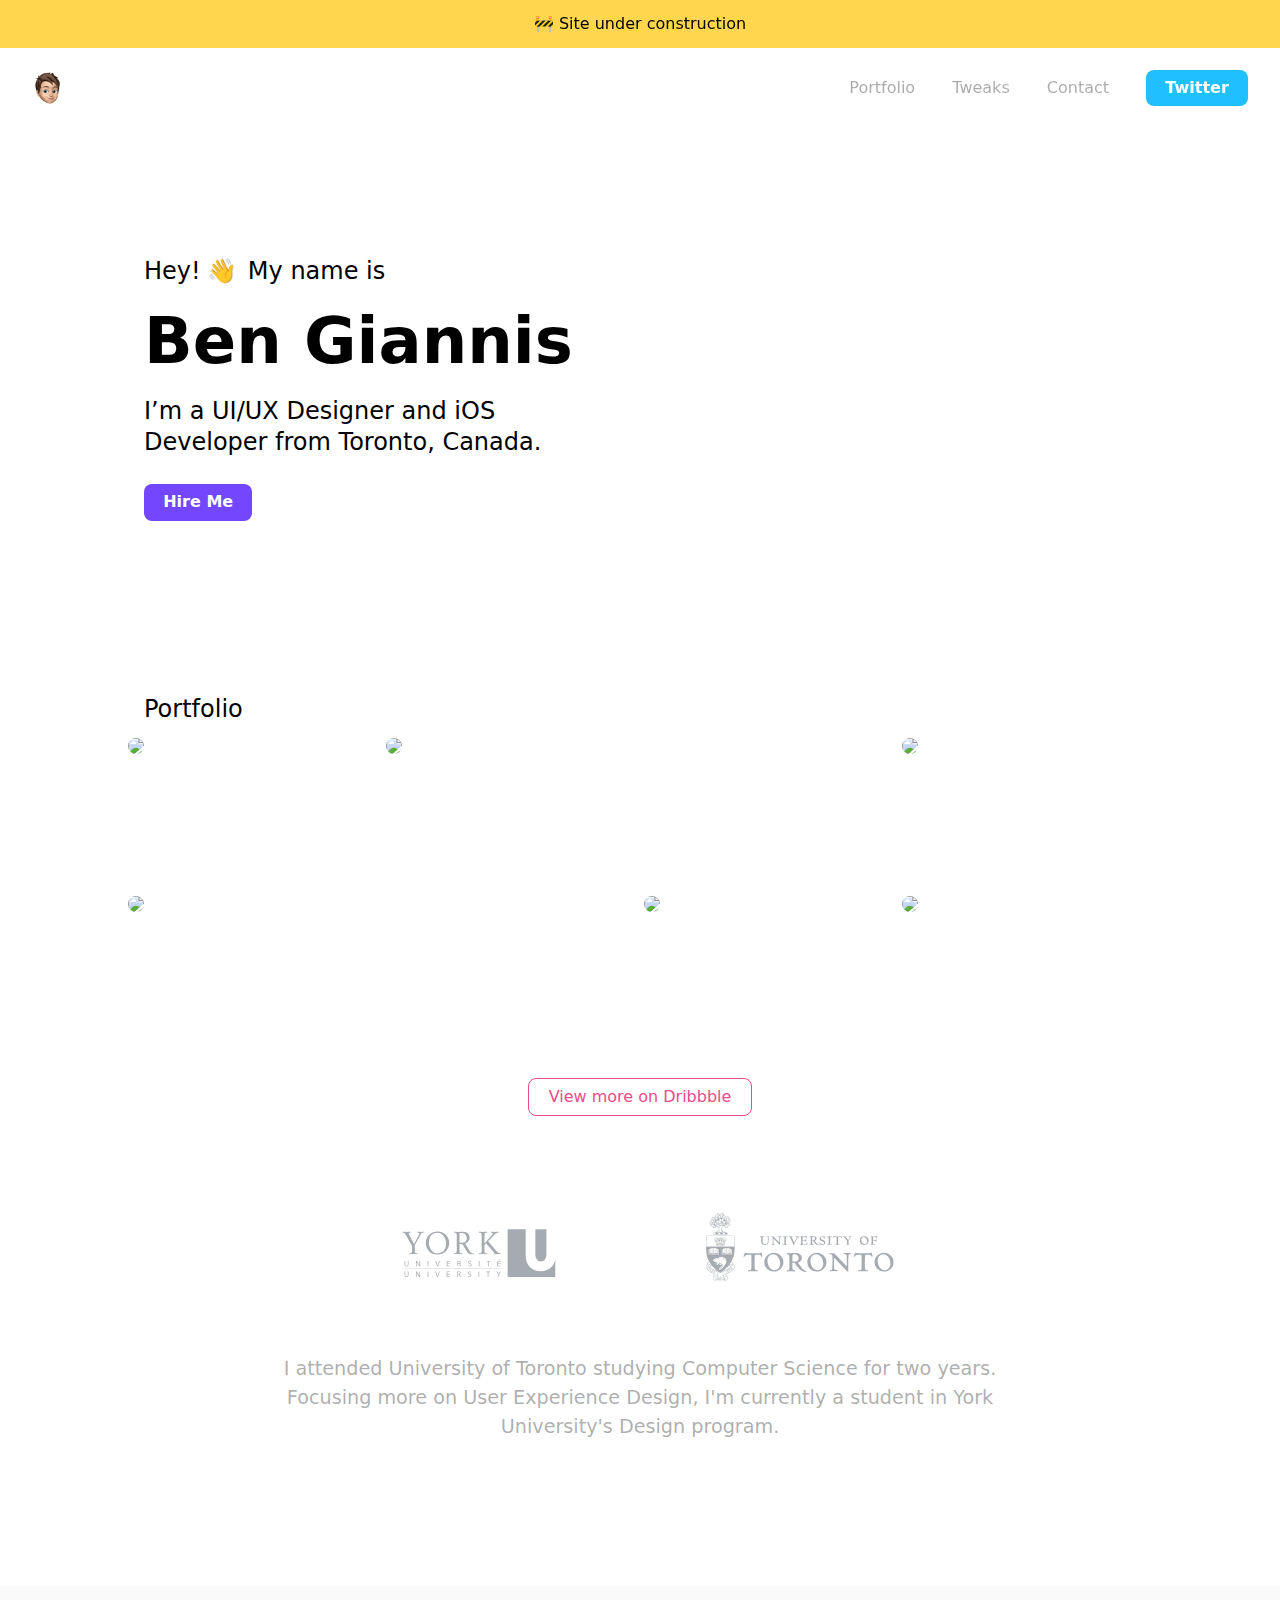
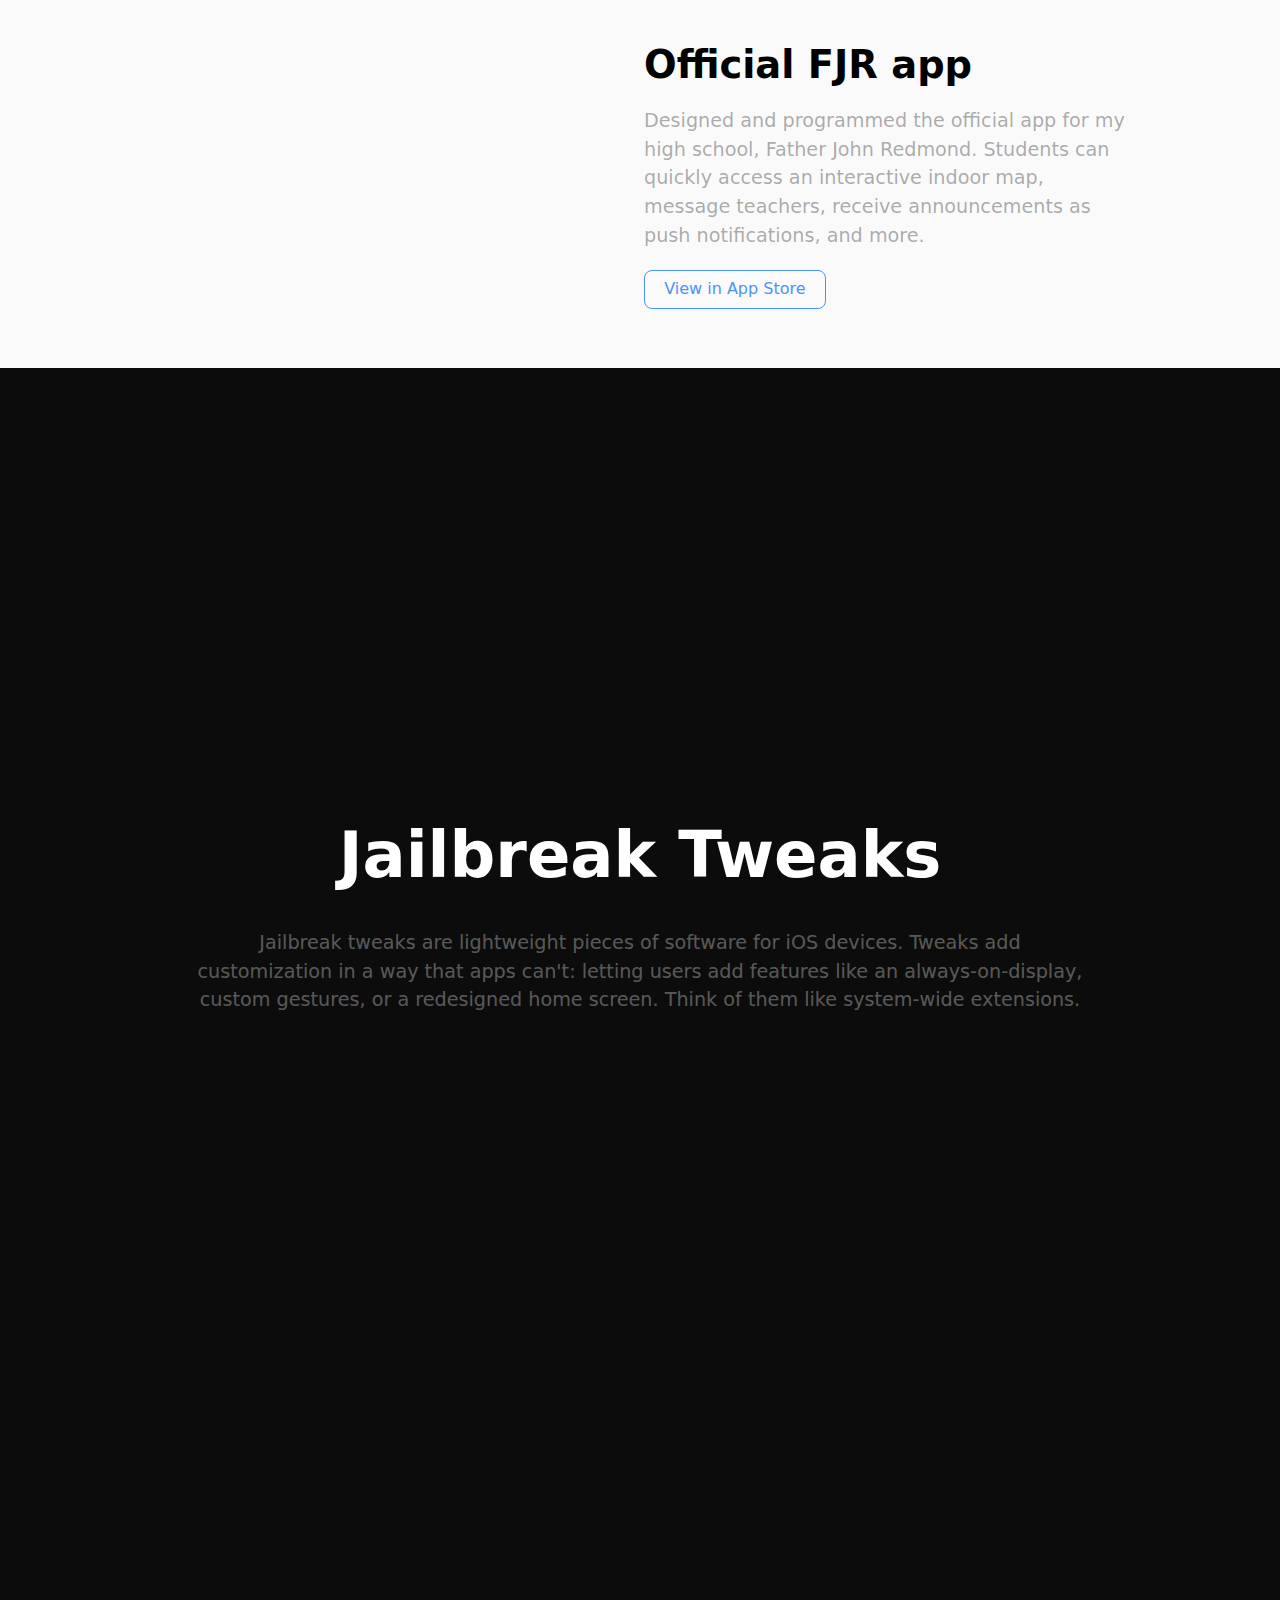
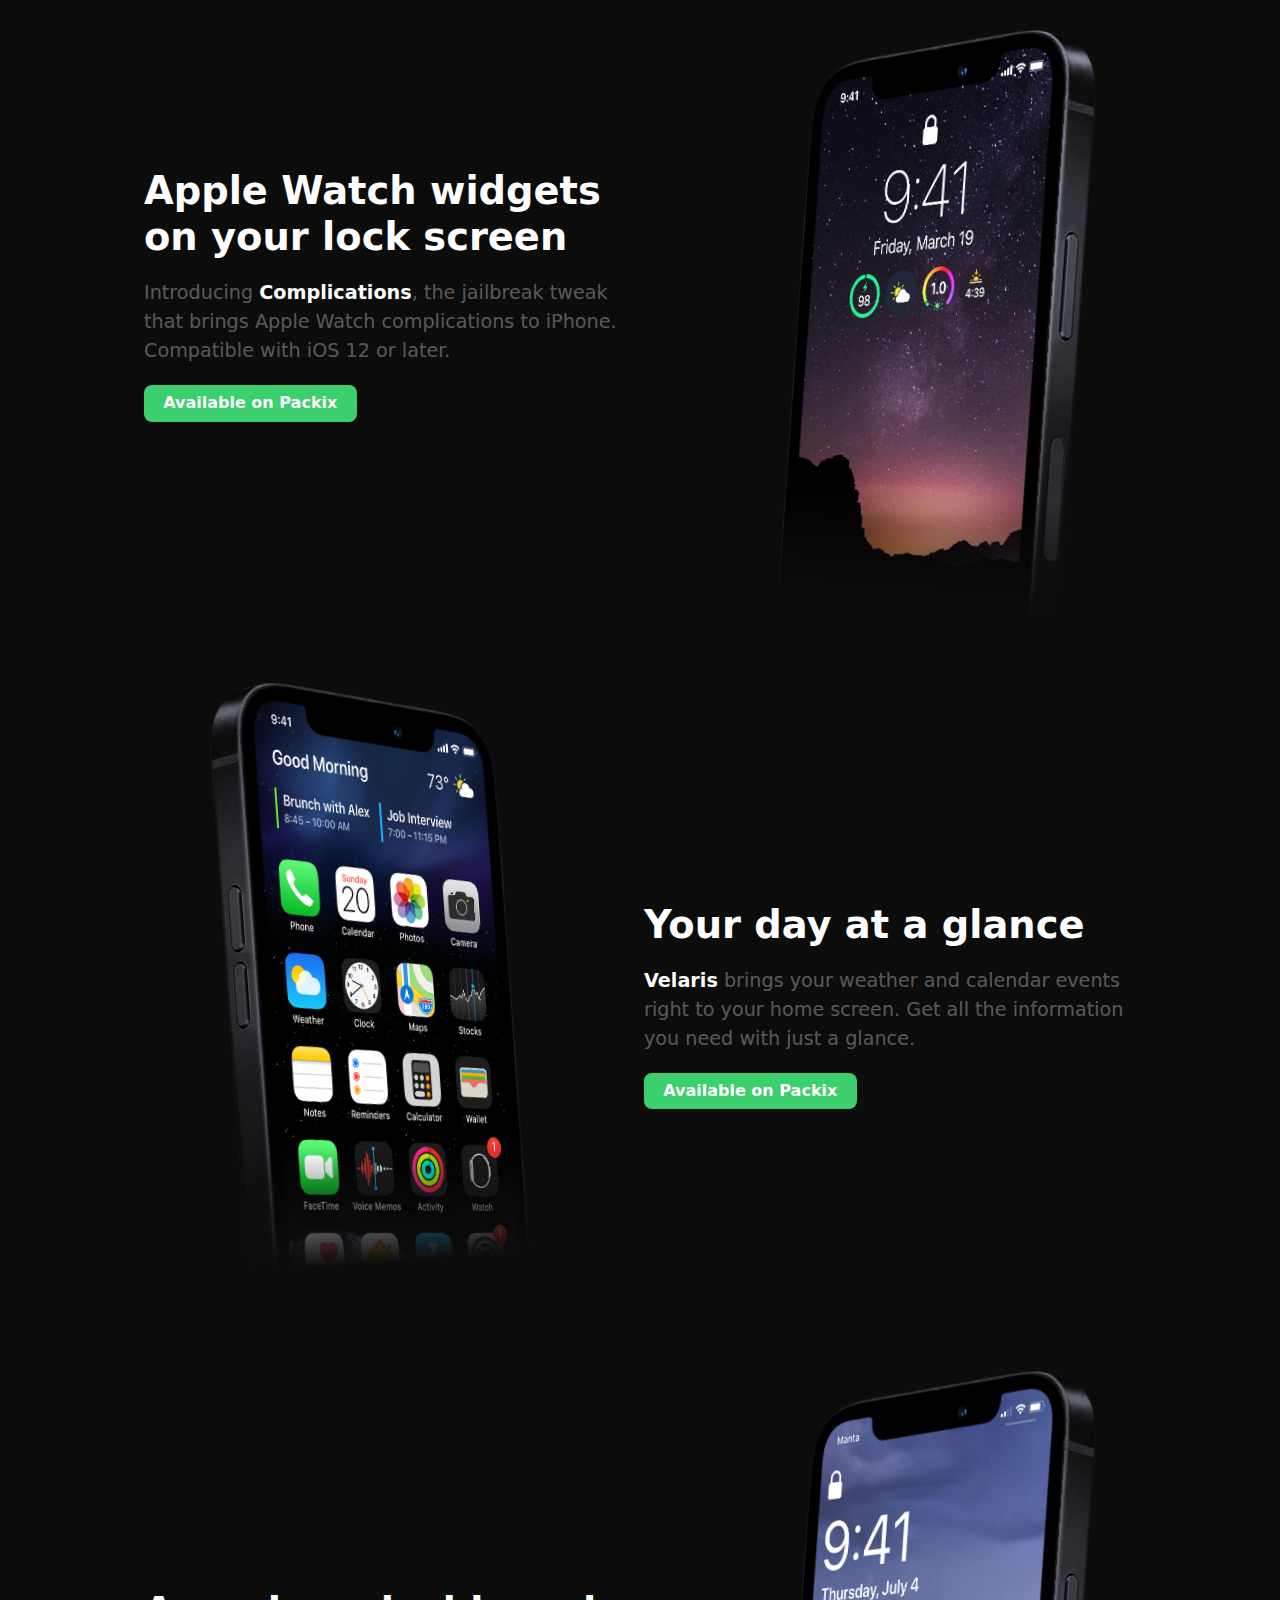
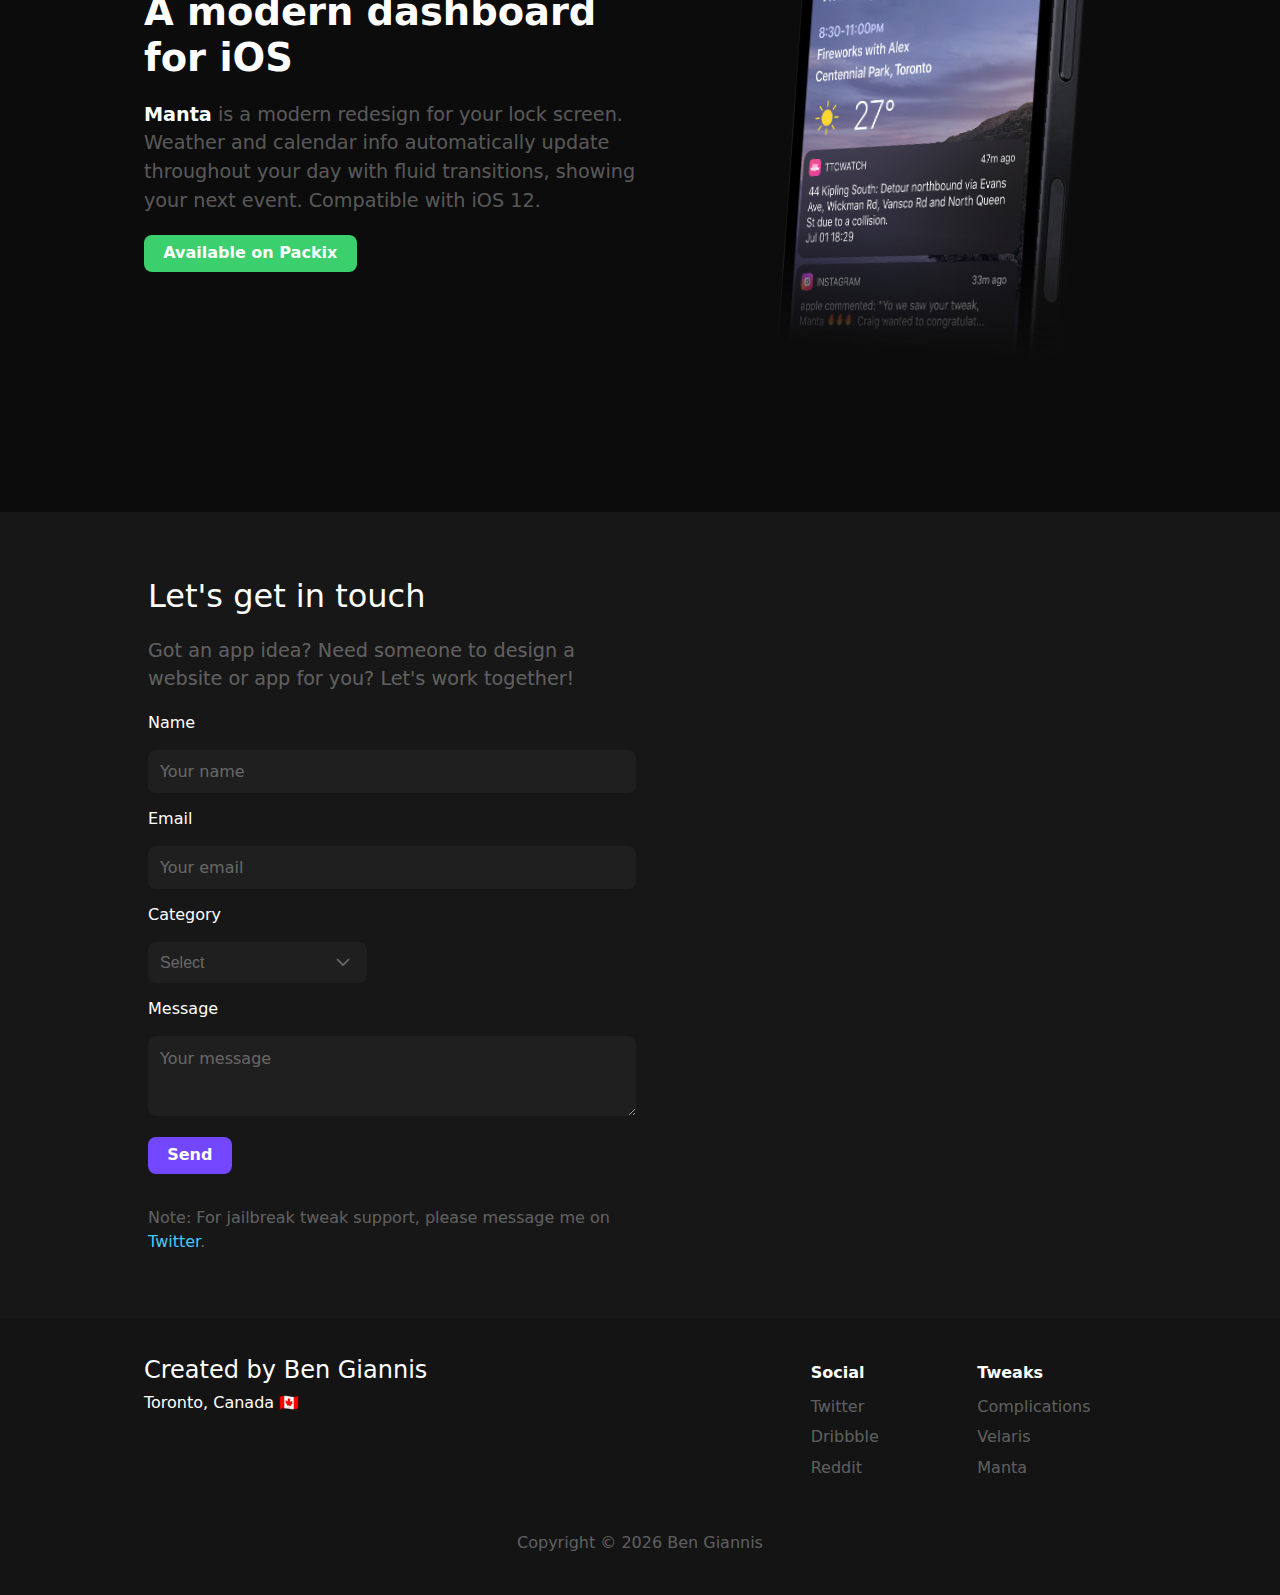
==== index.html @ eb0f92f5 "Use light data monitor design, adjust some text and shadows" ====
<!DOCTYPE html>
<html>

<head>
    <title>Ben Giannis — UI/UX Designer and iOS Developer</title>
    <meta charset="UTF-8">
    <meta name="description" content="UI/UX Designer and iOS Developer from Toronto, Canada. I create jailbreak tweaks, iOS apps, and websites from Design to Development. Developer of Complications and Velaris">
    <meta name="keywords" content="jailbreak, tweak, tweaks, developer, designer, Apple, iOS, design, develop, web, website, Complications, Velaris, Manta, repo, UI, UX, motion, graphics, programmer, code, coder, coding, html, css, objective c, Xcode, Etobicoke, Toronto, Ontario, Canada, clean, professional, cool, best, new, modern, do these even do anything, hello boiiiii, post malone">
    <meta name="author" content="Ben Giannis">
    <meta name="viewport" content="width=device-width, initial-scale=1, maximum-scale=1">
    <link rel="stylesheet" href="css/style.css">
    <link rel="icon" type="image/png" href="/images/Favicon.png">
    <script async src="https://www.googletagmanager.com/gtag/js?id=G-TYLK8ZBWL7"></script>
    <script>
    window.dataLayer = window.dataLayer || [];
    function gtag(){dataLayer.push(arguments);}
    gtag('js', new Date());
    gtag('config', 'UA-196366895-1');
    gtag('config', 'G-TYLK8ZBWL7');
    </script>
</head>

<body>
    <a class="anchor-no-offset" id="main"></a>
    <div class="dark-mode-nav">
        <div class="warning-bar opacity-zero">
            <span>🚧 Site under construction</span>
        </div>
        <div class="navigation-bar">
            <div class="nav-container">
                <div class="nav-section nav-left">
                    <div class="nav-left-item-container">
                        <a href="#main" onclick="lightAnchorClicked()"><h2 class="nav-logo-name nav-left-item-hide">Ben Giannis</h2></a>
                    </div>
                    <div class="nav-left-item-container">
                        <div class="favicon">
                            <a href="#main" onclick="lightAnchorClicked()"><img src="images/Favicon.png"></a>
                        </div>
                    </div>
                </div>
                <div class="nav-section nav-right">
                    <ul>
                        <li class="hide-xxs"><a href="#portfolio" onclick="lightAnchorClicked()">Portfolio</a></li>
                        <li class="hide-xxs"><a href="#tweaks" onclick="darkAnchorClicked()">Tweaks</a></li>
                        <li class="hide-xxs"><a href="#contact" onclick="darkAnchorClicked()">Contact</a></li>
                        <li><a href="https://twitter.com/bengiannis" target="_blank" class="twitter-button call-to-action-button">Twitter</a></li>
                    </ul>
                </div>
            </div>
        </div>
    </div>
    <div class="navigation-offset-spacer margin-down-for-warning-bar"></div>
    <div class="clip-x">
        <div class="content">
            <div class="container-fluid">
                <div class="row">
                    <div class="col-xs-8 col-xxs-12">
                        <div class="opening">
                            <div class="inset-sides">
                                <h2 class="intro-slogan">Hey!<span class="emoji-wave"></span> My name is</h2>
                                <h1 class="name">Ben Giannis</h1>
                                <h2 class="slogan">I’m a UI/UX Designer and iOS Developer from Toronto, Canada.</h2>
                                <a href="#contact" onclick="darkAnchorClicked()" class="hire-me-button call-to-action-button">Hire Me</a>
                            </div>
                        </div>
                    </div>
                    <div class="col-xs-4 col-xxs-12">
                        <div class="opening-hero-graphic opacity-zero">
                            <video autoplay muted loop>
                                <source src="images/Phone UI Factory.mp4" type="video/mp4">
                                User Interface Factory Render
                            </video>
                        </div>
                    </div>
                    <div class="col-xs-12 portfolio-header">
                        <div class="inset-sides">
                            <h3>Portfolio</h3>
                            <a class="anchor" id="portfolio"></a>
                        </div>
                    </div>
                    <div class="col-xs-12">
                        <div class="container-fluid">
                            <div class="row">
                                <div class="image-cell image-cell-lighter-shadow col-xs-6 col-sm-4 col-md-3">
                                    <a href="https://dribbble.com/shots/14545176-Bank-Card-Website-Homepage" target="_blank">
                                        <img src="https://cdn.dribbble.com/users/2016587/screenshots/14545176/media/5ebef4e16faeebf453b807b067da8105.png?compress=1&resize=800x600" alt="Bank Card Website Homepage">
                                    </a>
                                </div>
                                <div class="image-cell image-cell-darker-shadow col-xs-6 col-sm-4 col-md-3">
                                    <a href="https://dribbble.com/shots/7145532-Gradient-Folder-Icons" target="_blank">
                                        <img src="https://cdn.dribbble.com/users/2016587/screenshots/7145532/media/64644cd6a8b551fa685a20df6de38832.png?compress=1&resize=800x600" alt="Folder Icons Design">
                                    </a>
                                </div>
                                <div class="image-cell col-xs-6 col-sm-4 col-md-3">
                                    <a href="#" target="_blank">
                                        <video autoplay muted loop>
                                            <source src="images/Postcard Motion Graphics.mp4" type="video/mp4">
                                            Motion Design Demo
                                        </video>
                                    </a>
                                </div>
                                <div class="image-cell image-cell-darker-shadow col-xs-6 col-sm-4 col-md-3 hide-sm">
                                    <a href="https://dribbble.com/shots/15422019-PRESTO-card-concept" target="_blank">
                                        <img src="https://cdn.dribbble.com/users/2016587/screenshots/15422019/media/7c345d6288fc645eb10fb75ea049ac64.png?compress=1&resize=800x600" alt="PRESTO Card Concept">
                                    </a>
                                </div>
                                <div class="image-cell image-cell-lighter-shadow col-xs-6 col-sm-4 col-md-3">
                                    <a href="https://dribbble.com/shots/15418002-Squirrel-Icon" target="_blank">
                                        <img src="https://cdn.dribbble.com/users/2016587/screenshots/15418002/media/ead781f2f8974ca2c2362a834fa21b28.png?compress=1&resize=800x600" alt="Squirrel App Icons">
                                    </a>
                                </div>
                                <div class="image-cell image-cell-lighter-shadow col-xs-6 col-sm-4 col-md-3">
                                    <a href="#" target="_blank">
                                        <video autoplay muted loop>
                                            <source src="images/Google Concept.mp4" type="video/mp4">
                                                Google Motion Design
                                        </video>
                                    </a>
                                </div>
                                <div class="image-cell image-cell-lighter-shadow col-xs-6 col-sm-4 col-md-3">
                                    <a href="https://dribbble.com/shots/5787618-Cellular-Data-Monitor" target="_blank">
                                        <img src="https://cdn.dribbble.com/users/2016587/screenshots/5787618/data_monitor_concept_4x.png?compress=1&resize=800x600" alt="Data Monitor App">
                                    </a>
                                </div>
                                <div class="image-cell image-cell-blue-shadow col-xs-6 col-sm-4 col-md-3 hide-sm">
                                    <a href="https://dribbble.com/shots/15382086-Light-Bulb" target="_blank">
                                        <img src="https://cdn.dribbble.com/users/2016587/screenshots/15382086/media/00e373e577a1da3b77859a7e5eb65a05.png?compress=1&resize=800x600" alt="Lightbulb Render">
                                    </a>
                                </div>
                            </div>
                        </div>
                    </div>
                    <div class="col-xs-12">
                        <div class="inset-sides more-on-dribbble-link-parent dribbble-button-parent">
                            <a href="https://dribbble.com/bengiannis" target="_blank" class="call-to-action-button secondary-button dribbble-button">View more on Dribbble</a>
                        </div>
                    </div>
                    <div class="col-xs-12">
                        <div class="inset-sides education-section">
                            <div class="education-cell">
                                <img class="education-logo" src="images/York-logo.svg" alt="York University Logo">
                                <img class="education-logo" src="images/UofT-logo.svg" alt="University of Toronto Logo">
                            </div>
                            <p class="education-paragraph">I attended University of Toronto studying Computer Science for two years. Focusing more on User Experience Design, I'm currently a student in York University's Design program.</p>
                        </div>
                    </div>
                </div>
            </div>
        </div>
    </div>
    <div class="fjr-section hero-section dark-mode-trigger dark-mode-body-trigger">
        <div class="fjr-section-background"></div>
        <div class="content inset-sides">
            <div class="container-fluid">
                <div class="row">
                    <div class="col-xs-12 col-sm-6 hide-xs">
                        <img class="fjr-hero" src="images/FJR-hero.png">
                    </div>
                    <div class="col-xs-12 col-sm-6">
                        <img class="fjr-icon" src="images/fjr-icon.png">
                        <h2>Official FJR app</h2>
                        <p>Designed and programmed the official app for my high school, Father John Redmond. Students can quickly access an interactive indoor map, message teachers, receive announcements as push notifications, and more.</p>
                        <a href="https://apps.apple.com/ca/app/fjr-father-john-redmond-css/id1253994376" target="_blank" class="app-store-button call-to-action-button secondary-button">View in App Store</a>
                    </div>
                </div>
            </div>
        </div>
    </div>
    <div class="tweak-header-section dark-mode">
        <div class="content inset-sides">
            <div class="tweak-header-section-content-parent">
                <div class="tweak-header-section-content">
                    <h3>Jailbreak Tweaks</h3>
                    <p>Jailbreak tweaks are lightweight pieces of software for iOS devices. Tweaks add customization in a way that apps can't: letting users add features like an always-on-display, custom gestures, or a redesigned home screen. Think of them like system-wide extensions.</p>
                </div>
            </div>
        </div>
    </div>
    <div class="complications-section hero-section tweak-section dark-mode">
        <div class="content inset-sides">
            <div class="container-fluid">
                <div class="row">
                    <div class="col-xs-12 col-sm-6">
                        <a class="anchor-large" id="tweaks"></a>
                        <h2>Apple Watch widgets on your lock screen</h2>
                        <p>Introducing <span class="complications-logo">Complications</span>, the jailbreak tweak that brings Apple Watch complications to iPhone. Compatible with iOS 12 or later.</p>
                        <a href="https://repo.packix.com/package/com.bengiannis.complications/" target="_blank" class="packix-button call-to-action-button">Available on Packix</a>
                    </div>
                    <div class="col-xs-12 col-sm-6">
                        <img class="complications-hero tweak-hero" src="images/Complications-hero.png">
                    </div>
                </div>
            </div>
        </div>
    </div>
    <div class="velaris-section hero-section tweak-section dark-mode">
        <div class="content inset-sides">
            <div class="container-fluid">
                <div class="row">
                    <div class="col-xs-12 col-sm-6">
                        <img class="velaris-hero tweak-hero" src="images/Velaris-hero.png">
                    </div>
                    <div class="col-xs-12 col-sm-6">
                        <h2>Your day at a glance</h2>
                        <p><span class="velaris-logo">Velaris</span> brings your weather and calendar events right to your home screen. Get all the information you need with just a glance.</p>
                        <a href="https://repo.packix.com/package/com.bengiannis.velaris/" target="_blank" class="packix-button call-to-action-button">Available on Packix</a>
                    </div>
                </div>
            </div>
        </div>
    </div>
    <div class="manta-section hero-section tweak-section dark-mode">
        <div class="content inset-sides">
            <div class="container-fluid">
                <div class="row">
                    <div class="col-xs-12 col-sm-6">
                        <h2>A modern dashboard for iOS</h2>
                        <p><span class="velaris-logo">Manta</span> is a modern redesign for your lock screen. Weather and calendar info automatically update throughout your day with fluid transitions, showing your next event. Compatible with iOS 12.</p>
                        <a href="https://repo.packix.com/package/com.bengiannis.manta/" target="_blank" class="packix-button call-to-action-button">Available on Packix</a>
                    </div>
                    <div class="col-xs-12 col-sm-6">
                        <img class="manta-hero tweak-hero" src="images/Manta-hero.png">
                    </div>
                </div>
            </div>
        </div>
    </div>
    <div class="contact-section dark-mode">
        <a class="anchor" id="contact"></a>
        <div class="content inset-sides">
            <div class="container-fluid">
                <div class="row">
                    <div class="col-xs-12 form-show-after-submission form-element-hide">
                        <h2>Thanks for reaching out!</h2>
                        <p>Message received! Looking forward to the opportunity to work with you.</p>
                    </div>
                    </div>
                    <div class="col-xs-12 col-sm-6 form-hide-after-submission">
                        <h2>Let's get in touch</h2>
                        <p>Got an app idea? Need someone to design a website or app for you? Let's work together!</p>
                        <form id="contact-form">
                            <label for="form-name">Name</label>
                            <br>
                            <input id="form-name" type="text" name="name" placeholder="Your name" required>
                            <label class="name-form-error form-error form-error-hide">Please enter your name</label>
                            <br>
                            <label for="form-email">Email</label>
                            <br>
                            <input id="form-email" type="email" name="email" placeholder="Your email" required>
                            <label class="email-form-error form-error form-error-hide">Invalid email</label>
                            <br>
                            <label for="form-category">Category</label>
                            <br>
                            <div class="select-container">
                                <select id="form-category" name="category">
                                    <option value="none" selected disabled>Select</option>
                                    <option value="Design">Design</option>
                                    <option value="Development">Development</option>
                                    <option value="Design & Development">Design & Development</option>
                                </select>
                                <img class="select-chevron" src="images/chevron-down.png">
                            </div>
                            <label class="category-form-error form-error form-error-hide">Please choose a category</label>
                            <br>
                            <label for="form-message">Message</label>
                            <br>
                            <textarea id="form-message" name="message" placeholder="Your message" required></textarea>
                            <label class="message-form-error form-error form-error-hide">Your message is empty</label>
                            <br>
                            <a class="call-to-action-button form-submit-button" onclick="contactFormSendButtonPressed()">Send</a>
                            <label class="form-error final-error form-error-hide">Form failed to send. Please try again in a few moments.</label>
                            <label class="form-error final-error nicer-error form-error-hide">If the issue occurs more than once, you can email me directly at <a href="mailto:benjamingiannis@gmail.com">benjamingiannis@gmail.com</a></label>
                        </form>
                        <p class="contact-note">Note: For jailbreak tweak support, please message me on <a class="twitter-link" href="https://twitter.com/bengiannis" target="_blank">Twitter</a>.</p>
                    </div>
                    <div class="col-xs-12 col-sm-6 form-hide-after-submission">
                </div>
            </div>
        </div>
    </div>
    <footer class="footer dark-mode">
        <div class="content inset-sides">
            <div class="container-fluid">
                <div class="row">
                    <div class="col-xs-12 col-sm-8 footer-left">
                        <h2>Created by Ben Giannis</h2>
                        <ul>
                            <li>Toronto, Canada 🇨🇦</li>
                        </ul>
                    </div>
                    <div class="col-xs-6 col-sm-2">
                        <h4>Social</h4>
                        <ul>
                            <li><a href="https://twitter.com/bengiannis" target="_blank">Twitter</a></li>
                            <li><a href="https://dribbble.com/bengiannis" target="_blank">Dribbble</a></li>
                            <li><a href="https://reddit.com/u/bengiannis" target="_blank">Reddit</a></li>
                        </ul>
                    </div>
                    <div class="col-xs-6 col-sm-2">
                        <h4>Tweaks</h4>
                        <ul>
                            <li><a href="https://repo.packix.com/package/com.bengiannis.complications/" target="_blank">Complications</a></li>
                            <li><a href="https://repo.packix.com/package/com.bengiannis.velaris/" target="_blank">Velaris</a></li>
                            <li><a href="https://repo.packix.com/package/com.bengiannis.manta/" target="_blank">Manta</a></li>
                        </ul>
                    </div>
                    <div class="col-xs-12">
                        <p>Copyright © <span id="year"></span> Ben Giannis</p>
                    </div>
                </div>
            </div>
        </div>
    </footer>
    
    <script src="https://ajax.googleapis.com/ajax/libs/jquery/3.5.1/jquery.min.js"></script>
    <script type="text/javascript"
        src="https://cdn.jsdelivr.net/npm/emailjs-com@2/dist/email.min.js">
    </script>
    <script type="text/javascript">
        (function(){
            emailjs.init("user_JtNEY9eebIWakGGWG0E9o");
        })();
    </script>
    <script src="js/myscripts.js"></script>
</body>

</html>
---- css/style.css ----
@charset "UTF-8";
/* Uncomment and set these variables to customize the grid. */
.container-fluid {
  padding: 0;
  width: 100%;
}

.container-fluid, .container {
  margin-right: auto;
  margin-left: auto;
}

.container {
  padding-right: 2rem;
  padding-left: 2rem;
  width: 100%;
  max-width: 1200px;
}

.row {
  -webkit-box-sizing: border-box;
          box-sizing: border-box;
  display: -ms-flexbox;
  display: -webkit-box;
  display: flex;
  -ms-flex: 0 1 auto;
  -webkit-box-flex: 0;
  flex: 0 1 auto;
  -ms-flex-direction: row;
  -webkit-box-orient: horizontal;
  -webkit-box-direction: normal;
  flex-direction: row;
  -ms-flex-wrap: wrap;
  flex-wrap: wrap;
  margin-right: -0.25rem;
  margin-left: -0.25rem;
}

.row.reverse {
  -ms-flex-direction: row-reverse;
  -webkit-box-orient: horizontal;
  -webkit-box-direction: reverse;
  flex-direction: row-reverse;
}

.col.reverse {
  -ms-flex-direction: column-reverse;
  -webkit-box-orient: vertical;
  -webkit-box-direction: reverse;
  flex-direction: column-reverse;
}

.col-xs,
.col-xs-1,
.col-xs-2,
.col-xs-3,
.col-xs-4,
.col-xs-5,
.col-xs-6,
.col-xs-7,
.col-xs-8,
.col-xs-9,
.col-xs-10,
.col-xs-11,
.col-xs-12 {
  -webkit-box-sizing: border-box;
          box-sizing: border-box;
  -ms-flex: 0 0 auto;
  -webkit-box-flex: 0;
  flex: 0 0 auto;
  padding-right: 0.25rem;
  padding-left: 0.25rem;
}

.col-xs {
  -ms-flex-positive: 1;
  -webkit-box-flex: 1;
  flex-grow: 1;
  -ms-flex-preferred-size: 0;
  flex-basis: 0;
  max-width: 100%;
}

.col-xs-1 {
  -ms-flex-preferred-size: 8.333%;
  flex-basis: 8.333%;
  max-width: 8.333%;
}

.col-xs-2 {
  -ms-flex-preferred-size: 16.667%;
  flex-basis: 16.667%;
  max-width: 16.667%;
}

.col-xs-3 {
  -ms-flex-preferred-size: 25%;
  flex-basis: 25%;
  max-width: 25%;
}

.col-xs-4 {
  -ms-flex-preferred-size: 33.333%;
  flex-basis: 33.333%;
  max-width: 33.333%;
}

.col-xs-5 {
  -ms-flex-preferred-size: 41.667%;
  flex-basis: 41.667%;
  max-width: 41.667%;
}

.col-xs-6 {
  -ms-flex-preferred-size: 50%;
  flex-basis: 50%;
  max-width: 50%;
}

.col-xs-7 {
  -ms-flex-preferred-size: 58.333%;
  flex-basis: 58.333%;
  max-width: 58.333%;
}

.col-xs-8 {
  -ms-flex-preferred-size: 66.667%;
  flex-basis: 66.667%;
  max-width: 66.667%;
}

.col-xs-9 {
  -ms-flex-preferred-size: 75%;
  flex-basis: 75%;
  max-width: 75%;
}

.col-xs-10 {
  -ms-flex-preferred-size: 83.333%;
  flex-basis: 83.333%;
  max-width: 83.333%;
}

.col-xs-11 {
  -ms-flex-preferred-size: 91.667%;
  flex-basis: 91.667%;
  max-width: 91.667%;
}

.col-xs-12 {
  -ms-flex-preferred-size: 100%;
  flex-basis: 100%;
  max-width: 100%;
}

.col-xs-offset-0 {
  margin-left: 0%;
}

.col-xs-offset-1 {
  margin-left: 8.333%;
}

.col-xs-offset-2 {
  margin-left: 16.667%;
}

.col-xs-offset-3 {
  margin-left: 25%;
}

.col-xs-offset-4 {
  margin-left: 33.333%;
}

.col-xs-offset-5 {
  margin-left: 41.667%;
}

.col-xs-offset-6 {
  margin-left: 50%;
}

.col-xs-offset-7 {
  margin-left: 58.333%;
}

.col-xs-offset-8 {
  margin-left: 66.667%;
}

.col-xs-offset-9 {
  margin-left: 75%;
}

.col-xs-offset-10 {
  margin-left: 83.333%;
}

.col-xs-offset-11 {
  margin-left: 91.667%;
}

.start-xs {
  -ms-flex-pack: start;
  -webkit-box-pack: start;
  justify-content: flex-start;
  text-align: start;
}

.center-xs {
  -ms-flex-pack: center;
  -webkit-box-pack: center;
  justify-content: center;
  text-align: center;
}

.end-xs {
  -ms-flex-pack: end;
  -webkit-box-pack: end;
  justify-content: flex-end;
  text-align: end;
}

.top-xs {
  -ms-flex-align: start;
  -webkit-box-align: start;
  align-items: flex-start;
}

.middle-xs {
  -ms-flex-align: center;
  -webkit-box-align: center;
  align-items: center;
}

.bottom-xs {
  -ms-flex-align: end;
  -webkit-box-align: end;
  align-items: flex-end;
}

.around-xs {
  -ms-flex-pack: distribute;
  justify-content: space-around;
}

.between-xs {
  -ms-flex-pack: justify;
  -webkit-box-pack: justify;
  justify-content: space-between;
}

.first-xs {
  -ms-flex-order: -1;
  -webkit-box-ordinal-group: 0;
  order: -1;
}

.last-xs {
  -ms-flex-order: 1;
  -webkit-box-ordinal-group: 2;
  order: 1;
}

@media only screen and (min-width: 48em) {
  .container {
    width: 48rem;
  }
  .col-sm,
  .col-sm-1,
  .col-sm-2,
  .col-sm-3,
  .col-sm-4,
  .col-sm-5,
  .col-sm-6,
  .col-sm-7,
  .col-sm-8,
  .col-sm-9,
  .col-sm-10,
  .col-sm-11,
  .col-sm-12 {
    -webkit-box-sizing: border-box;
            box-sizing: border-box;
    -ms-flex: 0 0 auto;
    -webkit-box-flex: 0;
    flex: 0 0 auto;
    padding-right: 0.25rem;
    padding-left: 0.25rem;
  }
  .col-sm {
    -ms-flex-positive: 1;
    -webkit-box-flex: 1;
    flex-grow: 1;
    -ms-flex-preferred-size: 0;
    flex-basis: 0;
    max-width: 100%;
  }
  .col-sm-1 {
    -ms-flex-preferred-size: 8.333%;
    flex-basis: 8.333%;
    max-width: 8.333%;
  }
  .col-sm-2 {
    -ms-flex-preferred-size: 16.667%;
    flex-basis: 16.667%;
    max-width: 16.667%;
  }
  .col-sm-3 {
    -ms-flex-preferred-size: 25%;
    flex-basis: 25%;
    max-width: 25%;
  }
  .col-sm-4 {
    -ms-flex-preferred-size: 33.333%;
    flex-basis: 33.333%;
    max-width: 33.333%;
  }
  .col-sm-5 {
    -ms-flex-preferred-size: 41.667%;
    flex-basis: 41.667%;
    max-width: 41.667%;
  }
  .col-sm-6 {
    -ms-flex-preferred-size: 50%;
    flex-basis: 50%;
    max-width: 50%;
  }
  .col-sm-7 {
    -ms-flex-preferred-size: 58.333%;
    flex-basis: 58.333%;
    max-width: 58.333%;
  }
  .col-sm-8 {
    -ms-flex-preferred-size: 66.667%;
    flex-basis: 66.667%;
    max-width: 66.667%;
  }
  .col-sm-9 {
    -ms-flex-preferred-size: 75%;
    flex-basis: 75%;
    max-width: 75%;
  }
  .col-sm-10 {
    -ms-flex-preferred-size: 83.333%;
    flex-basis: 83.333%;
    max-width: 83.333%;
  }
  .col-sm-11 {
    -ms-flex-preferred-size: 91.667%;
    flex-basis: 91.667%;
    max-width: 91.667%;
  }
  .col-sm-12 {
    -ms-flex-preferred-size: 100%;
    flex-basis: 100%;
    max-width: 100%;
  }
  .col-sm-offset-0 {
    margin-left: 0%;
  }
  .col-sm-offset-1 {
    margin-left: 8.333%;
  }
  .col-sm-offset-2 {
    margin-left: 16.667%;
  }
  .col-sm-offset-3 {
    margin-left: 25%;
  }
  .col-sm-offset-4 {
    margin-left: 33.333%;
  }
  .col-sm-offset-5 {
    margin-left: 41.667%;
  }
  .col-sm-offset-6 {
    margin-left: 50%;
  }
  .col-sm-offset-7 {
    margin-left: 58.333%;
  }
  .col-sm-offset-8 {
    margin-left: 66.667%;
  }
  .col-sm-offset-9 {
    margin-left: 75%;
  }
  .col-sm-offset-10 {
    margin-left: 83.333%;
  }
  .col-sm-offset-11 {
    margin-left: 91.667%;
  }
  .start-sm {
    -ms-flex-pack: start;
    -webkit-box-pack: start;
    justify-content: flex-start;
    text-align: start;
  }
  .center-sm {
    -ms-flex-pack: center;
    -webkit-box-pack: center;
    justify-content: center;
    text-align: center;
  }
  .end-sm {
    -ms-flex-pack: end;
    -webkit-box-pack: end;
    justify-content: flex-end;
    text-align: end;
  }
  .top-sm {
    -ms-flex-align: start;
    -webkit-box-align: start;
    align-items: flex-start;
  }
  .middle-sm {
    -ms-flex-align: center;
    -webkit-box-align: center;
    align-items: center;
  }
  .bottom-sm {
    -ms-flex-align: end;
    -webkit-box-align: end;
    align-items: flex-end;
  }
  .around-sm {
    -ms-flex-pack: distribute;
    justify-content: space-around;
  }
  .between-sm {
    -ms-flex-pack: justify;
    -webkit-box-pack: justify;
    justify-content: space-between;
  }
  .first-sm {
    -ms-flex-order: -1;
    -webkit-box-ordinal-group: 0;
    order: -1;
  }
  .last-sm {
    -ms-flex-order: 1;
    -webkit-box-ordinal-group: 2;
    order: 1;
  }
}

@media only screen and (min-width: 62em) {
  .container {
    width: 62rem;
  }
  .col-md,
  .col-md-1,
  .col-md-2,
  .col-md-3,
  .col-md-4,
  .col-md-5,
  .col-md-6,
  .col-md-7,
  .col-md-8,
  .col-md-9,
  .col-md-10,
  .col-md-11,
  .col-md-12 {
    -webkit-box-sizing: border-box;
            box-sizing: border-box;
    -ms-flex: 0 0 auto;
    -webkit-box-flex: 0;
    flex: 0 0 auto;
    padding-right: 0.25rem;
    padding-left: 0.25rem;
  }
  .col-md {
    -ms-flex-positive: 1;
    -webkit-box-flex: 1;
    flex-grow: 1;
    -ms-flex-preferred-size: 0;
    flex-basis: 0;
    max-width: 100%;
  }
  .col-md-1 {
    -ms-flex-preferred-size: 8.333%;
    flex-basis: 8.333%;
    max-width: 8.333%;
  }
  .col-md-2 {
    -ms-flex-preferred-size: 16.667%;
    flex-basis: 16.667%;
    max-width: 16.667%;
  }
  .col-md-3 {
    -ms-flex-preferred-size: 25%;
    flex-basis: 25%;
    max-width: 25%;
  }
  .col-md-4 {
    -ms-flex-preferred-size: 33.333%;
    flex-basis: 33.333%;
    max-width: 33.333%;
  }
  .col-md-5 {
    -ms-flex-preferred-size: 41.667%;
    flex-basis: 41.667%;
    max-width: 41.667%;
  }
  .col-md-6 {
    -ms-flex-preferred-size: 50%;
    flex-basis: 50%;
    max-width: 50%;
  }
  .col-md-7 {
    -ms-flex-preferred-size: 58.333%;
    flex-basis: 58.333%;
    max-width: 58.333%;
  }
  .col-md-8 {
    -ms-flex-preferred-size: 66.667%;
    flex-basis: 66.667%;
    max-width: 66.667%;
  }
  .col-md-9 {
    -ms-flex-preferred-size: 75%;
    flex-basis: 75%;
    max-width: 75%;
  }
  .col-md-10 {
    -ms-flex-preferred-size: 83.333%;
    flex-basis: 83.333%;
    max-width: 83.333%;
  }
  .col-md-11 {
    -ms-flex-preferred-size: 91.667%;
    flex-basis: 91.667%;
    max-width: 91.667%;
  }
  .col-md-12 {
    -ms-flex-preferred-size: 100%;
    flex-basis: 100%;
    max-width: 100%;
  }
  .col-md-offset-0 {
    margin-left: 0%;
  }
  .col-md-offset-1 {
    margin-left: 8.333%;
  }
  .col-md-offset-2 {
    margin-left: 16.667%;
  }
  .col-md-offset-3 {
    margin-left: 25%;
  }
  .col-md-offset-4 {
    margin-left: 33.333%;
  }
  .col-md-offset-5 {
    margin-left: 41.667%;
  }
  .col-md-offset-6 {
    margin-left: 50%;
  }
  .col-md-offset-7 {
    margin-left: 58.333%;
  }
  .col-md-offset-8 {
    margin-left: 66.667%;
  }
  .col-md-offset-9 {
    margin-left: 75%;
  }
  .col-md-offset-10 {
    margin-left: 83.333%;
  }
  .col-md-offset-11 {
    margin-left: 91.667%;
  }
  .start-md {
    -ms-flex-pack: start;
    -webkit-box-pack: start;
    justify-content: flex-start;
    text-align: start;
  }
  .center-md {
    -ms-flex-pack: center;
    -webkit-box-pack: center;
    justify-content: center;
    text-align: center;
  }
  .end-md {
    -ms-flex-pack: end;
    -webkit-box-pack: end;
    justify-content: flex-end;
    text-align: end;
  }
  .top-md {
    -ms-flex-align: start;
    -webkit-box-align: start;
    align-items: flex-start;
  }
  .middle-md {
    -ms-flex-align: center;
    -webkit-box-align: center;
    align-items: center;
  }
  .bottom-md {
    -ms-flex-align: end;
    -webkit-box-align: end;
    align-items: flex-end;
  }
  .around-md {
    -ms-flex-pack: distribute;
    justify-content: space-around;
  }
  .between-md {
    -ms-flex-pack: justify;
    -webkit-box-pack: justify;
    justify-content: space-between;
  }
  .first-md {
    -ms-flex-order: -1;
    -webkit-box-ordinal-group: 0;
    order: -1;
  }
  .last-md {
    -ms-flex-order: 1;
    -webkit-box-ordinal-group: 2;
    order: 1;
  }
}

@media only screen and (min-width: 75em) {
  .container {
    width: 75rem;
  }
  .col-lg,
  .col-lg-1,
  .col-lg-2,
  .col-lg-3,
  .col-lg-4,
  .col-lg-5,
  .col-lg-6,
  .col-lg-7,
  .col-lg-8,
  .col-lg-9,
  .col-lg-10,
  .col-lg-11,
  .col-lg-12 {
    -webkit-box-sizing: border-box;
            box-sizing: border-box;
    -ms-flex: 0 0 auto;
    -webkit-box-flex: 0;
    flex: 0 0 auto;
    padding-right: 0.25rem;
    padding-left: 0.25rem;
  }
  .col-lg {
    -ms-flex-positive: 1;
    -webkit-box-flex: 1;
    flex-grow: 1;
    -ms-flex-preferred-size: 0;
    flex-basis: 0;
    max-width: 100%;
  }
  .col-lg-1 {
    -ms-flex-preferred-size: 8.333%;
    flex-basis: 8.333%;
    max-width: 8.333%;
  }
  .col-lg-2 {
    -ms-flex-preferred-size: 16.667%;
    flex-basis: 16.667%;
    max-width: 16.667%;
  }
  .col-lg-3 {
    -ms-flex-preferred-size: 25%;
    flex-basis: 25%;
    max-width: 25%;
  }
  .col-lg-4 {
    -ms-flex-preferred-size: 33.333%;
    flex-basis: 33.333%;
    max-width: 33.333%;
  }
  .col-lg-5 {
    -ms-flex-preferred-size: 41.667%;
    flex-basis: 41.667%;
    max-width: 41.667%;
  }
  .col-lg-6 {
    -ms-flex-preferred-size: 50%;
    flex-basis: 50%;
    max-width: 50%;
  }
  .col-lg-7 {
    -ms-flex-preferred-size: 58.333%;
    flex-basis: 58.333%;
    max-width: 58.333%;
  }
  .col-lg-8 {
    -ms-flex-preferred-size: 66.667%;
    flex-basis: 66.667%;
    max-width: 66.667%;
  }
  .col-lg-9 {
    -ms-flex-preferred-size: 75%;
    flex-basis: 75%;
    max-width: 75%;
  }
  .col-lg-10 {
    -ms-flex-preferred-size: 83.333%;
    flex-basis: 83.333%;
    max-width: 83.333%;
  }
  .col-lg-11 {
    -ms-flex-preferred-size: 91.667%;
    flex-basis: 91.667%;
    max-width: 91.667%;
  }
  .col-lg-12 {
    -ms-flex-preferred-size: 100%;
    flex-basis: 100%;
    max-width: 100%;
  }
  .col-lg-offset-0 {
    margin-left: 0%;
  }
  .col-lg-offset-1 {
    margin-left: 8.333%;
  }
  .col-lg-offset-2 {
    margin-left: 16.667%;
  }
  .col-lg-offset-3 {
    margin-left: 25%;
  }
  .col-lg-offset-4 {
    margin-left: 33.333%;
  }
  .col-lg-offset-5 {
    margin-left: 41.667%;
  }
  .col-lg-offset-6 {
    margin-left: 50%;
  }
  .col-lg-offset-7 {
    margin-left: 58.333%;
  }
  .col-lg-offset-8 {
    margin-left: 66.667%;
  }
  .col-lg-offset-9 {
    margin-left: 75%;
  }
  .col-lg-offset-10 {
    margin-left: 83.333%;
  }
  .col-lg-offset-11 {
    margin-left: 91.667%;
  }
  .start-lg {
    -ms-flex-pack: start;
    -webkit-box-pack: start;
    justify-content: flex-start;
    text-align: start;
  }
  .center-lg {
    -ms-flex-pack: center;
    -webkit-box-pack: center;
    justify-content: center;
    text-align: center;
  }
  .end-lg {
    -ms-flex-pack: end;
    -webkit-box-pack: end;
    justify-content: flex-end;
    text-align: end;
  }
  .top-lg {
    -ms-flex-align: start;
    -webkit-box-align: start;
    align-items: flex-start;
  }
  .middle-lg {
    -ms-flex-align: center;
    -webkit-box-align: center;
    align-items: center;
  }
  .bottom-lg {
    -ms-flex-align: end;
    -webkit-box-align: end;
    align-items: flex-end;
  }
  .around-lg {
    -ms-flex-pack: distribute;
    justify-content: space-around;
  }
  .between-lg {
    -ms-flex-pack: justify;
    -webkit-box-pack: justify;
    justify-content: space-between;
  }
  .first-lg {
    -ms-flex-order: -1;
    -webkit-box-ordinal-group: 0;
    order: -1;
  }
  .last-lg {
    -ms-flex-order: 1;
    -webkit-box-ordinal-group: 2;
    order: 1;
  }
}

* {
  -webkit-box-sizing: border-box;
          box-sizing: border-box;
}

html {
  font-size: 16px;
  scroll-behavior: smooth;
}

body {
  margin: 0;
  font-family: system-ui, -apple-system, BlinkMacSystemFont, "Segoe UI", Roboto, Ubuntu, "Helvetica Neue", sans-serif;
  line-height: 1.3;
  overflow-x: hidden;
  background-color: #ffffff;
  color: #000000;
  -webkit-transition: color 0.5s ease-in-out;
  transition: color 0.5s ease-in-out;
}

*::-webkit-scrollbar-thumb {
  background-color: blue;
}

.dark-mode {
  background-color: #0c0c0c;
  color: #ffffff;
}

.dark-mode .navigation-bar {
  background-color: rgba(30, 30, 30, 0.85);
}

.dark-mode .nav-left a {
  color: #ffffff;
}

.dark-mode .nav-right a {
  color: #ffffff55;
}

.dark-mode .nav-right a:hover {
  color: #ffffffaa;
}

.dark-mode .twitter-button {
  background-color: #15b2f0;
}

.dark-mode p {
  color: #ffffff55;
}

.dark-mode .complications-logo {
  color: #ffffff;
}

.dark-mode .velaris-logo {
  color: #ffffff;
}

.dark-mode ::-webkit-input-placeholder {
  color: #ffffff55;
}

.dark-mode :-ms-input-placeholder {
  color: #ffffff55;
}

.dark-mode ::-ms-input-placeholder {
  color: #ffffff55;
}

.dark-mode ::placeholder {
  color: #ffffff55;
}

@media (max-width: 767px) {
  .dark-mode .navigation-bar {
    background-color: rgba(30, 30, 30, 0.93) !important;
  }
}

img {
  -webkit-transform: translateZ(0);
          transform: translateZ(0);
  /*for older browsers*/
  will-change: transform;
}

/*::selection {
    background: hsl(245, 100%, 92%);
  }
::-moz-selection {
    background: #ffb7b7;
}*/
a {
  text-decoration: none;
  color: #7c55ff;
  -webkit-transition: color 0.15s ease-in-out, background-color 0.15s ease-in-out, border-color 0.15s ease-in-out;
  transition: color 0.15s ease-in-out, background-color 0.15s ease-in-out, border-color 0.15s ease-in-out;
}

a:hover {
  color: #9780ff;
}

.warning-bar {
  margin: 0;
  position: fixed;
  width: 100%;
  top: 0;
  height: 3rem;
  z-index: 6;
  background-color: rgba(255, 209, 59, 0.9);
  -webkit-backdrop-filter: blur(15px);
          backdrop-filter: blur(15px);
  display: -webkit-box;
  display: -ms-flexbox;
  display: flex;
  -webkit-box-align: center;
      -ms-flex-align: center;
          align-items: center;
  -webkit-box-pack: center;
      -ms-flex-pack: center;
          justify-content: center;
  color: black;
  -webkit-transition: opacity 0.8s ease-in-out;
  transition: opacity 0.8s ease-in-out;
}

.margin-down-for-warning-bar {
  margin-top: 3rem !important;
}

.navigation-bar {
  margin: 0;
  position: fixed;
  width: 100%;
  height: 5rem;
  -webkit-transition: background-color 0.5s ease-in-out, height 0.4s ease-in-out, -webkit-backdrop-filter 0.2s ease-in-out, -webkit-box-shadow 0.4s ease-in-out;
  transition: background-color 0.5s ease-in-out, height 0.4s ease-in-out, -webkit-backdrop-filter 0.2s ease-in-out, -webkit-box-shadow 0.4s ease-in-out;
  transition: background-color 0.5s ease-in-out, backdrop-filter 0.2s ease-in-out, box-shadow 0.4s ease-in-out, height 0.4s ease-in-out;
  transition: background-color 0.5s ease-in-out, backdrop-filter 0.2s ease-in-out, box-shadow 0.4s ease-in-out, height 0.4s ease-in-out, -webkit-backdrop-filter 0.2s ease-in-out, -webkit-box-shadow 0.4s ease-in-out;
  z-index: 5;
  background-color: rgba(255, 255, 255, 0.9);
  -webkit-backdrop-filter: blur(15px);
          backdrop-filter: blur(15px);
}

.navigation-bar * {
  margin: 0;
}

.navigation-bar ul {
  list-style-type: none;
  padding: 0;
}

.navigation-bar li {
  display: inline-block;
  margin-left: 2rem;
}

.navigation-bar-effects {
  height: 4rem;
  -webkit-box-shadow: calc(20vw - 10rem) 0px 40px rgba(0, 0, 0, 0.05);
          box-shadow: calc(20vw - 10rem) 0px 40px rgba(0, 0, 0, 0.05);
}

.nav-left a {
  color: #000000;
}

.nav-left-item-container {
  display: -webkit-box;
  display: -ms-flexbox;
  display: flex;
  -ms-flex-wrap: nowrap;
      flex-wrap: nowrap;
  -webkit-box-pack: start;
      -ms-flex-pack: start;
          justify-content: flex-start;
  -webkit-box-align: center;
      -ms-flex-align: center;
          align-items: center;
  position: absolute;
  height: 0;
}

.nav-right a {
  color: #00000055;
}

.nav-right a:hover {
  color: #000000aa;
}

.favicon {
  height: 2rem;
  display: inline-block;
  margin-right: 1rem;
  -webkit-transition: opacity 0.2s ease-in-out;
  transition: opacity 0.2s ease-in-out;
}

.favicon img {
  height: 100%;
}

.nav-logo-name {
  display: inline-block;
  font-weight: 700;
  -webkit-transition: opacity 0.2s ease-in-out;
  transition: opacity 0.2s ease-in-out;
}

.nav-left-item-hide {
  opacity: 0;
}

.nav-container {
  display: -webkit-box;
  display: -ms-flexbox;
  display: flex;
  -ms-flex-wrap: nowrap;
      flex-wrap: nowrap;
  -webkit-box-pack: justify;
      -ms-flex-pack: justify;
          justify-content: space-between;
  -webkit-box-align: center;
      -ms-flex-align: center;
          align-items: center;
  height: 100%;
  padding: 0 2rem;
}

.navigation-offset-spacer {
  margin: 0;
  padding: 0;
  height: 5rem;
}

.call-to-action-button, button {
  background-color: #7247ff;
  display: inline-block;
  padding: 0.5rem 1.2rem;
  color: #fff !important;
  font-size: 1rem;
  border: none;
  margin-left: 0;
  margin-right: 0;
  font-weight: 600;
  border-radius: 0.5rem;
  -webkit-transition: color 0.15s ease-in-out, background-color 0.15s ease-in-out, border-color 0.15s ease-in-out, -webkit-transform 0.15s ease-in-out;
  transition: color 0.15s ease-in-out, background-color 0.15s ease-in-out, border-color 0.15s ease-in-out, -webkit-transform 0.15s ease-in-out;
  transition: color 0.15s ease-in-out, background-color 0.15s ease-in-out, border-color 0.15s ease-in-out, transform 0.15s ease-in-out;
  transition: color 0.15s ease-in-out, background-color 0.15s ease-in-out, border-color 0.15s ease-in-out, transform 0.15s ease-in-out, -webkit-transform 0.15s ease-in-out;
  cursor: pointer;
  -webkit-touch-callout: none;
  /* iOS Safari */
  -webkit-user-select: none;
  /* Safari */
  /* Konqueror HTML */
  -moz-user-select: none;
  /* Old versions of Firefox */
  -ms-user-select: none;
  /* Internet Explorer/Edge */
  user-select: none;
  /* Non-prefixed version, currently
                                  supported by Chrome, Edge, Opera and Firefox */
}

.call-to-action-button:hover, button:hover {
  background-color: #8266ff;
}

.call-to-action-button:active:hover, button:active:hover {
  -webkit-transform: scale(0.93);
          transform: scale(0.93);
}

.disabled-button {
  opacity: 0.3;
}

.twitter-link {
  color: #44caff;
}

.twitter-link:hover {
  color: #7cdaff;
}

.twitter-button {
  background-color: #20c0ff;
}

.twitter-button:hover {
  background-color: #4dccff;
}

.hire-me-button {
  margin-top: 0.8rem;
  display: inline-block;
}

.opening {
  margin: 8rem 0 10rem 0;
}

.content {
  margin: 0 calc(30vw - 16rem);
}

.clip-x {
  overflow-x: hidden;
}

.inset-sides {
  padding: 0 1rem;
}

h1 {
  font-weight: 800;
  font-size: 4rem;
  margin: 0.8rem 0;
}

.emoji-wave {
  margin: 0 0.2rem 0 0.4rem;
  -webkit-transform: rotate(0deg);
          transform: rotate(0deg);
  display: inline-block;
  cursor: -webkit-grab;
  cursor: grab;
  -webkit-touch-callout: none;
  /* iOS Safari */
  -webkit-user-select: none;
  /* Safari */
  /* Konqueror HTML */
  -moz-user-select: none;
  /* Old versions of Firefox */
  -ms-user-select: none;
  /* Internet Explorer/Edge */
  user-select: none;
  /* Non-prefixed version, currently
                                  supported by Chrome, Edge, Opera and Firefox */
  -webkit-transition: -webkit-transform 0.25s ease-in-out, -webkit-transform-origin 0.25s ease-in-out;
  transition: -webkit-transform 0.25s ease-in-out, -webkit-transform-origin 0.25s ease-in-out;
  transition: transform 0.25s ease-in-out, transform-origin 0.25s ease-in-out;
  transition: transform 0.25s ease-in-out, transform-origin 0.25s ease-in-out, -webkit-transform 0.25s ease-in-out, -webkit-transform-origin 0.25s ease-in-out;
  -webkit-transform-origin: 65% 70%;
          transform-origin: 65% 70%;
  -webkit-animation: wave-emoji-keyframes 1s ease-in-out 1s;
          animation: wave-emoji-keyframes 1s ease-in-out 1s;
}

@-webkit-keyframes wave-emoji-keyframes {
  0% {
    -webkit-transform: rotate(0deg);
            transform: rotate(0deg);
  }
  13% {
    -webkit-transform: rotate(20deg);
            transform: rotate(20deg);
  }
  25% {
    -webkit-transform: rotate(-10deg);
            transform: rotate(-10deg);
  }
  37% {
    -webkit-transform: rotate(25deg);
            transform: rotate(25deg);
  }
  55% {
    -webkit-transform: rotate(-8deg);
            transform: rotate(-8deg);
  }
  74% {
    -webkit-transform: rotate(20deg);
            transform: rotate(20deg);
  }
  100% {
    -webkit-transform: rotate(0deg);
            transform: rotate(0deg);
  }
}

@keyframes wave-emoji-keyframes {
  0% {
    -webkit-transform: rotate(0deg);
            transform: rotate(0deg);
  }
  13% {
    -webkit-transform: rotate(20deg);
            transform: rotate(20deg);
  }
  25% {
    -webkit-transform: rotate(-10deg);
            transform: rotate(-10deg);
  }
  37% {
    -webkit-transform: rotate(25deg);
            transform: rotate(25deg);
  }
  55% {
    -webkit-transform: rotate(-8deg);
            transform: rotate(-8deg);
  }
  74% {
    -webkit-transform: rotate(20deg);
            transform: rotate(20deg);
  }
  100% {
    -webkit-transform: rotate(0deg);
            transform: rotate(0deg);
  }
}

.emoji-wave:after {
  content: "👋";
}

.emoji-wave:hover {
  -webkit-transform: rotate(35deg);
          transform: rotate(35deg);
  -webkit-transform-origin: 55% 60%;
          transform-origin: 55% 60%;
  -webkit-transition: -webkit-transform 0.25s ease-in-out, -webkit-transform-origin 0.15s ease-in-out;
  transition: -webkit-transform 0.25s ease-in-out, -webkit-transform-origin 0.15s ease-in-out;
  transition: transform 0.25s ease-in-out, transform-origin 0.15s ease-in-out;
  transition: transform 0.25s ease-in-out, transform-origin 0.15s ease-in-out, -webkit-transform 0.25s ease-in-out, -webkit-transform-origin 0.15s ease-in-out;
}

/*.emoji-wave:hover:after {
    content: "✋"; 
}*/
.slogan {
  max-width: 28rem;
}

h2 {
  font-weight: 500;
  margin: 0.8rem 0;
}

h3 {
  font-weight: 500;
  font-size: 1.5rem;
  margin: 0.8rem 0;
}

p {
  color: #00000055;
  font-size: 1.2rem;
  line-height: 1.5;
}

.opening-hero-graphic {
  height: 100%;
  position: relative;
  -webkit-transition: opacity 0.8s ease-in-out;
  transition: opacity 0.8s ease-in-out;
  z-index: -1;
}

.opening-hero-graphic video {
  position: absolute;
  height: 95%;
  top: 1.5rem;
  right: calc(20vw - 27rem);
}

.opacity-zero {
  opacity: 0 !important;
}

.image-cell {
  margin-bottom: 0.5rem;
  font-size: 0;
  line-height: 0;
  -webkit-transition: -webkit-transform 0.2s ease-in-out;
  transition: -webkit-transform 0.2s ease-in-out;
  transition: transform 0.2s ease-in-out;
  transition: transform 0.2s ease-in-out, -webkit-transform 0.2s ease-in-out;
  position: relative;
}

.image-cell img, .image-cell video {
  width: 100%;
  border-radius: 0.5rem;
  -webkit-box-shadow: 0px 10px 20px rgba(0, 0, 0, 0);
          box-shadow: 0px 10px 20px rgba(0, 0, 0, 0);
  -webkit-transition: -webkit-box-shadow 0.2s ease-in-out;
  transition: -webkit-box-shadow 0.2s ease-in-out;
  transition: box-shadow 0.2s ease-in-out;
  transition: box-shadow 0.2s ease-in-out, -webkit-box-shadow 0.2s ease-in-out;
}

.image-cell video {
  height: 100%;
  -o-object-fit: cover;
     object-fit: cover;
}

.image-cell:hover {
  -webkit-transform: scale(1.03);
          transform: scale(1.03);
}

.image-cell:hover img, .image-cell:hover video {
  -webkit-box-shadow: 0px 25px 40px rgba(0, 0, 0, 0.1);
          box-shadow: 0px 25px 40px rgba(0, 0, 0, 0.1);
}

.image-cell-lighter-shadow:hover img, .image-cell-lighter-shadow:hover video {
  -webkit-box-shadow: 0px 25px 40px rgba(0, 0, 0, 0.06) !important;
          box-shadow: 0px 25px 40px rgba(0, 0, 0, 0.06) !important;
}

.image-cell-darker-shadow:hover img, .image-cell-darker-shadow:hover video {
  -webkit-box-shadow: 0px 25px 40px rgba(0, 0, 0, 0.14) !important;
          box-shadow: 0px 25px 40px rgba(0, 0, 0, 0.14) !important;
}

.image-cell-blue-shadow:hover img, .image-cell-blue-shadow:hover video {
  -webkit-box-shadow: 0px 25px 40px rgba(8, 83, 145, 0.12) !important;
          box-shadow: 0px 25px 40px rgba(8, 83, 145, 0.12) !important;
}

.dribbble-button-parent {
  margin-top: 1.5rem;
  text-align: center;
}

.dribbble-button {
  border-color: #ea4c89;
  color: #ea4c89 !important;
  display: inline-block;
  background-color: #fff0 !important;
}

.dribbble-button:hover {
  border-color: #f082ac;
  color: #f082ac !important;
}

a.anchor {
  display: block;
  position: relative;
  top: -10rem;
  visibility: hidden;
}

a.anchor-large {
  display: block;
  position: relative;
  top: -20rem;
  visibility: hidden;
}

a.anchor-no-offset {
  display: block;
  position: relative;
  top: 0rem;
  visibility: hidden;
}

.education-section {
  margin: 6rem 0;
  text-align: center;
}

.education-cell {
  display: -webkit-box;
  display: -ms-flexbox;
  display: flex;
  -ms-flex-wrap: nowrap;
      flex-wrap: nowrap;
  -webkit-box-pack: center;
      -ms-flex-pack: center;
          justify-content: center;
  -webkit-box-align: center;
      -ms-flex-align: center;
          align-items: center;
  margin-bottom: 4rem;
}

.education-logo {
  width: 12rem;
  max-width: 35vw;
  margin: 0 5vw;
}

.education-paragraph {
  max-width: 50rem;
  margin: auto;
}

.hero-section h2 {
  font-size: 2.4rem;
  font-weight: 700;
  margin-top: 0;
  line-height: 1.2;
}

.fjr-section {
  padding: 9.5rem 0 3.7rem 0;
  margin-top: -3rem;
  overflow: hidden;
  position: relative;
}

.fjr-section-background {
  position: absolute;
  top: 6rem;
  height: 100%;
  width: 100%;
  background-color: #8f90920c;
  z-index: -2;
}

.fjr-hero {
  width: calc(15vw + 8rem);
  top: 2rem;
  margin-left: calc(10vw - 1rem);
  position: absolute;
  max-width: 18rem;
  -webkit-filter: drop-shadow(0 4rem 2rem rgba(0, 0, 0, 0.4));
          filter: drop-shadow(0 4rem 2rem rgba(0, 0, 0, 0.4));
  -webkit-transition: opacity 0.6s ease-in-out, -webkit-transform 0.6s ease-in-out;
  transition: opacity 0.6s ease-in-out, -webkit-transform 0.6s ease-in-out;
  transition: transform 0.6s ease-in-out, opacity 0.6s ease-in-out;
  transition: transform 0.6s ease-in-out, opacity 0.6s ease-in-out, -webkit-transform 0.6s ease-in-out;
}

.fjr-hero-before {
  -webkit-transform: translateY(15rem);
          transform: translateY(15rem);
  opacity: 0;
}

/*
.fjr-hero-shadow {
    display: none;
    z-index: -1;
    top: 4rem;
    filter: blur(1rem) brightness(0);
    opacity: 0.4;
}*/
.fjr-icon {
  height: 3rem;
  margin-bottom: 1rem;
  display: none;
}

.secondary-button {
  background-color: #fff0;
  border-width: 1.5px;
  border-style: solid;
  color: #dddddd;
  font-weight: 400;
}

.app-store-button {
  border-color: #4a93ff;
  color: #4a93ff !important;
  display: inline-block;
  background-color: #fff0 !important;
}

.app-store-button:hover {
  border-color: #77b9ff;
  color: #77b9ff !important;
}

.packix-button {
  background-color: #3BCF6E;
  display: inline-block;
}

.packix-button:hover {
  background-color: #62dd8d;
}

.tweak-header-section {
  height: 120vh;
}

.tweak-header-section .content {
  height: 100%;
}

.tweak-header-section h3 {
  font-size: 4rem;
  font-weight: 700;
  margin-bottom: 2rem;
}

.tweak-header-section p {
  max-width: 56rem;
  margin: auto;
}

.tweak-header-section-content-parent {
  height: 100%;
  display: -webkit-box;
  display: -ms-flexbox;
  display: flex;
  -webkit-box-pack: center;
      -ms-flex-pack: center;
          justify-content: center;
  -webkit-box-align: center;
      -ms-flex-align: center;
          align-items: center;
}

.tweak-header-section-content {
  text-align: center;
}

.tweak-section {
  position: relative;
  padding: 15rem 0;
}

.complications-section {
  padding-top: 20rem;
}

.manta-section {
  overflow: hidden;
  padding-bottom: 15rem;
}

.complications-logo {
  color: #000000;
  font-weight: 600;
  -webkit-transition: color 0.5s ease-in-out;
  transition: color 0.5s ease-in-out;
}

.tweak-hero {
  position: absolute;
  width: calc(10vw + 10rem);
  -webkit-mask-image: -webkit-gradient(linear, left top, left bottom, color-stop(0.6, black), color-stop(0.75, rgba(0, 0, 0, 0)));
  -webkit-mask-image: linear-gradient(to bottom, black 0.6, rgba(0, 0, 0, 0) 0.75);
          mask-image: -webkit-gradient(linear, left top, left bottom, color-stop(0.6, black), color-stop(0.75, rgba(0, 0, 0, 0)));
          mask-image: linear-gradient(to bottom, black 0.6, rgba(0, 0, 0, 0) 0.75);
}

.complications-hero {
  top: calc(-4vw + 14rem);
  margin-left: calc(10vw + 1rem);
  -webkit-transform: rotate(4deg);
          transform: rotate(4deg);
}

.velaris-hero {
  top: calc(-4vw + 4rem);
  margin-left: calc(11vw - 3.4rem);
  -webkit-transform: rotate(-4deg);
          transform: rotate(-4deg);
}

.manta-hero {
  top: calc(-4vw + 4rem);
  margin-left: calc(10vw + 1rem);
  -webkit-transform: rotate(4deg);
          transform: rotate(4deg);
}

.velaris-logo {
  color: #000000;
  font-weight: 600;
  -webkit-transition: color 0.5s ease-in-out;
  transition: color 0.5s ease-in-out;
}

.contact-section {
  padding: 4rem 0;
  background-color: #171717;
}

.contact-section h2 {
  font-size: 2rem;
  margin-top: 0;
}

label {
  margin-top: 1rem;
}

input, textarea {
  background-color: #ffffff09;
  border-radius: 0.5rem;
  border: none;
  padding: 0.75rem;
  margin: 1rem 0 1rem 0;
  font-family: inherit;
  color: #ffffff;
  font-size: 1rem;
  display: inline-block;
  width: 100%;
  -webkit-transition: background-color 0.2s ease-in-out;
  transition: background-color 0.2s ease-in-out;
}

::-webkit-input-placeholder {
  color: #ffffff55;
}

:-ms-input-placeholder {
  color: #ffffff55;
}

::-ms-input-placeholder {
  color: #ffffff55;
}

::placeholder {
  color: #ffffff55;
}

textarea {
  height: 5rem;
  line-height: 1.4;
  resize: vertical;
}

select {
  -webkit-appearance: none;
  outline: none !important;
  background-color: #ffffff09;
  border-radius: 0.5rem;
  border: none;
  padding: 0.75rem;
  padding-right: 2.7rem;
  color: #ffffff55;
  cursor: pointer;
  font-size: 1rem;
  display: block;
  -webkit-transition: background-color 0.2s ease-in-out;
  transition: background-color 0.2s ease-in-out;
}

.select-container:hover .select-chevron {
  opacity: 0.5 !important;
}

input:focus, textarea:focus, input:focus {
  outline: none !important;
  background-color: #ffffff12;
}

.form-submit-button {
  display: inline-block;
}

.select-container {
  position: relative;
  display: inline-block;
  margin: 1rem 0 1rem 0;
}

.select-chevron {
  height: 1rem;
  position: absolute;
  right: 1rem;
  top: calc(50% - 0.5rem);
  pointer-events: none;
  opacity: 0.35;
  -webkit-transition: opacity 0.2s ease-in-out;
  transition: opacity 0.2s ease-in-out;
}

input:not(input:-webkit-autofill)::-webkit-contacts-auto-fill-button {
  background-color: #ffffff55;
}

.form-error {
  color: #d13a3a;
  margin: 0;
  display: block;
}

.form-error-hide {
  display: none;
}

.final-error {
  margin-top: 1.5rem;
}

.nicer-error {
  margin-top: 0.8rem;
  line-height: 1.4;
  color: #ffffff55;
}

.form-element-hide {
  display: none;
}

.form-show-after-submission p {
  margin-bottom: 0;
}

.contact-note {
  font-size: 1rem;
  margin: 2rem 0 0 0;
}

.dark-mode-body {
  background-color: #141414 !important;
}

footer {
  padding: 1.5rem 0;
  background-color: #141414 !important;
}

footer ul {
  list-style-type: none;
  padding: 0;
  margin-top: 0.5rem;
}

footer li {
  padding: 0.3rem 0rem;
}

footer .footer-right {
  text-align: right;
}

footer a {
  color: #ffffff55;
}

footer a:hover {
  color: #ffffffaa;
}

footer h2 {
  padding-bottom: 0;
}

footer h4 {
  margin-bottom: 0;
}

footer p {
  font-size: 1rem;
  text-align: center;
  margin-top: 2rem;
}

footer .footer-left li {
  margin-top: -0.7rem;
  margin-bottom: 1.3rem;
}

@media (min-width: 2400px) {
  .navigation-bar {
    background-color: rgba(255, 255, 255, 0) !important;
    -webkit-backdrop-filter: none !important;
            backdrop-filter: none !important;
    -webkit-box-shadow: calc(20vw - 10rem) 0px 40px rgba(0, 0, 0, 0) !important;
            box-shadow: calc(20vw - 10rem) 0px 40px rgba(0, 0, 0, 0) !important;
  }
}

@media (min-width: 1400px) {
  /*.opening {
        margin: 13rem 0 15rem 0;
    }

    .opening-hero-graphic {
        video {
            height: 95%;
            top: 1.5rem;
            right: calc(15vw - 32rem);
        }
    }*/
  .tweak-hero {
    -webkit-mask-image: -webkit-gradient(linear, left top, left bottom, color-stop(0.57, black), color-stop(0.7, rgba(0, 0, 0, 0)));
    -webkit-mask-image: linear-gradient(to bottom, black 0.57, rgba(0, 0, 0, 0) 0.7);
            mask-image: -webkit-gradient(linear, left top, left bottom, color-stop(0.57, black), color-stop(0.7, rgba(0, 0, 0, 0)));
            mask-image: linear-gradient(to bottom, black 0.57, rgba(0, 0, 0, 0) 0.7);
  }
}

@media (max-width: 991px) {
  .content {
    margin: 0 1rem;
  }
  .education-paragraph {
    max-width: 39rem;
  }
  .opening-hero-graphic video {
    height: 95%;
    top: 1.5rem;
    right: calc(85vw - 66rem);
  }
  .fjr-hero {
    width: calc(15vw + 10rem);
    top: 2rem;
    margin-left: calc(20vw - 8rem);
    max-width: 18rem;
  }
  .hide-sm {
    display: none;
  }
  .tweak-hero {
    -webkit-mask-image: -webkit-gradient(linear, left top, left bottom, color-stop(0.6, black), color-stop(0.8, rgba(0, 0, 0, 0)));
    -webkit-mask-image: linear-gradient(to bottom, black 0.6, rgba(0, 0, 0, 0) 0.8);
            mask-image: -webkit-gradient(linear, left top, left bottom, color-stop(0.6, black), color-stop(0.8, rgba(0, 0, 0, 0)));
            mask-image: linear-gradient(to bottom, black 0.6, rgba(0, 0, 0, 0) 0.8);
  }
}

@media (max-width: 767px) {
  html {
    font-size: 15px;
  }
  .opening {
    margin: 5rem 0;
  }
  .opening-hero-graphic video {
    height: 95%;
    top: 1.5rem;
    right: calc(75vw - 50rem);
  }
  .slogan {
    max-width: 23rem;
  }
  /*.navigation-bar {
        height: 3.5rem !important;
        box-shadow: 0px 0px 40px rgba(0, 0, 0, 0.05) !important;
        background-color: rgba(255, 255, 255, 0.9) !important;
        backdrop-filter: blur(15px) !important;
    }*/
  .education-paragraph {
    max-width: 35rem;
  }
  .fjr-icon {
    display: inline-block;
  }
  .hide-xs {
    display: none !important;
  }
  .contact-section {
    padding: 2rem 0;
  }
}

@media (max-width: 600px) {
  html {
    font-size: 14px;
  }
  .opening {
    margin-top: 3rem;
    text-align: center;
  }
  h1 {
    font-size: 3.5rem;
  }
  .col-xxs-12 {
    width: 100%;
    max-width: inherit;
    -ms-flex-preferred-size: inherit;
        flex-basis: inherit;
  }
  .opening-hero-graphic {
    position: inherit;
    margin: -1rem auto auto auto;
    display: -webkit-box;
    display: -ms-flexbox;
    display: flex;
    -webkit-box-pack: center;
        -ms-flex-pack: center;
            justify-content: center;
  }
  .opening-hero-graphic video {
    width: 150%;
    position: inherit;
  }
  .portfolio-header {
    margin-top: -2rem;
  }
  .slogan {
    max-width: 28rem;
    margin: 0.8rem auto;
  }
  .education-paragraph {
    max-width: 29rem;
  }
  .hide-xxs {
    display: none !important;
  }
}

@media (max-width: 400px) {
  html {
    font-size: 13px;
  }
  .nav-container {
    padding: 0 1.5rem;
  }
  .content {
    margin: 0 0.5rem;
  }
}

@media (max-width: 350px) {
  .slogan {
    max-width: 18rem;
  }
}
/*# sourceMappingURL=style.css.map */
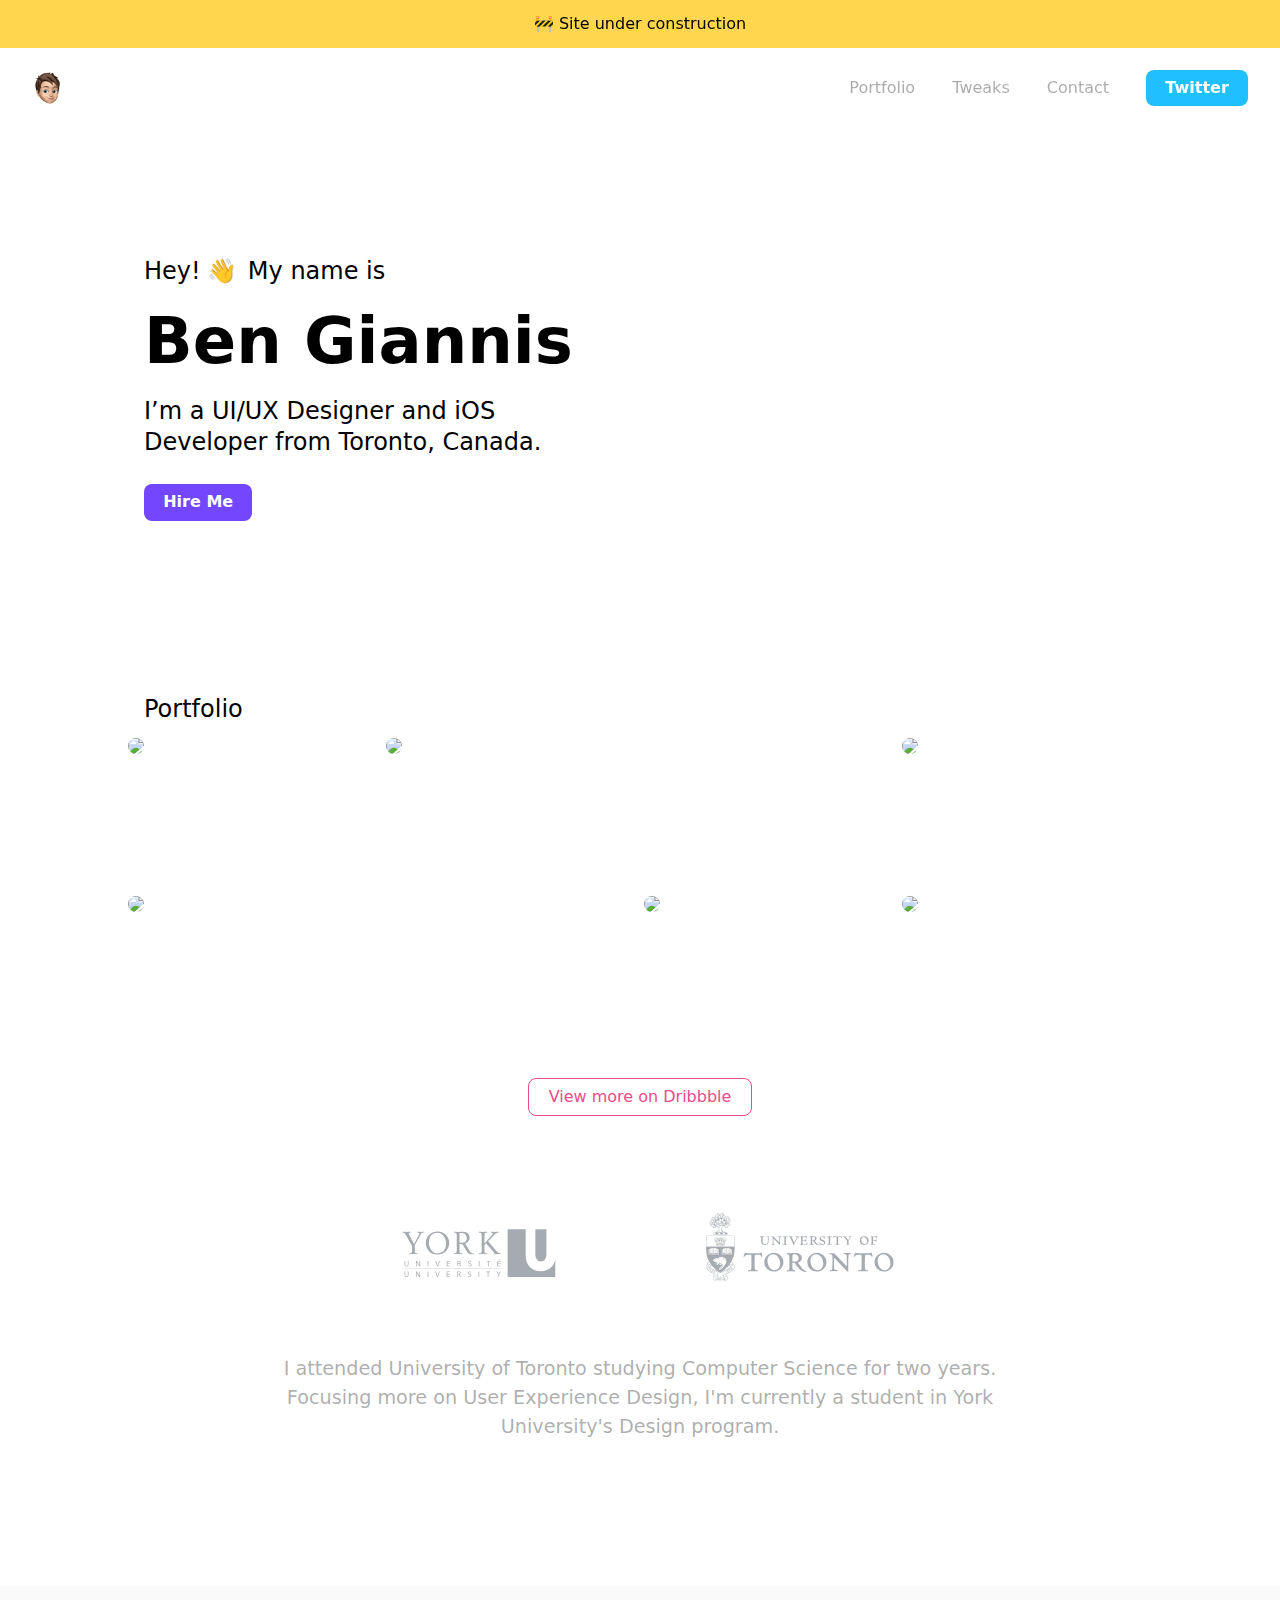
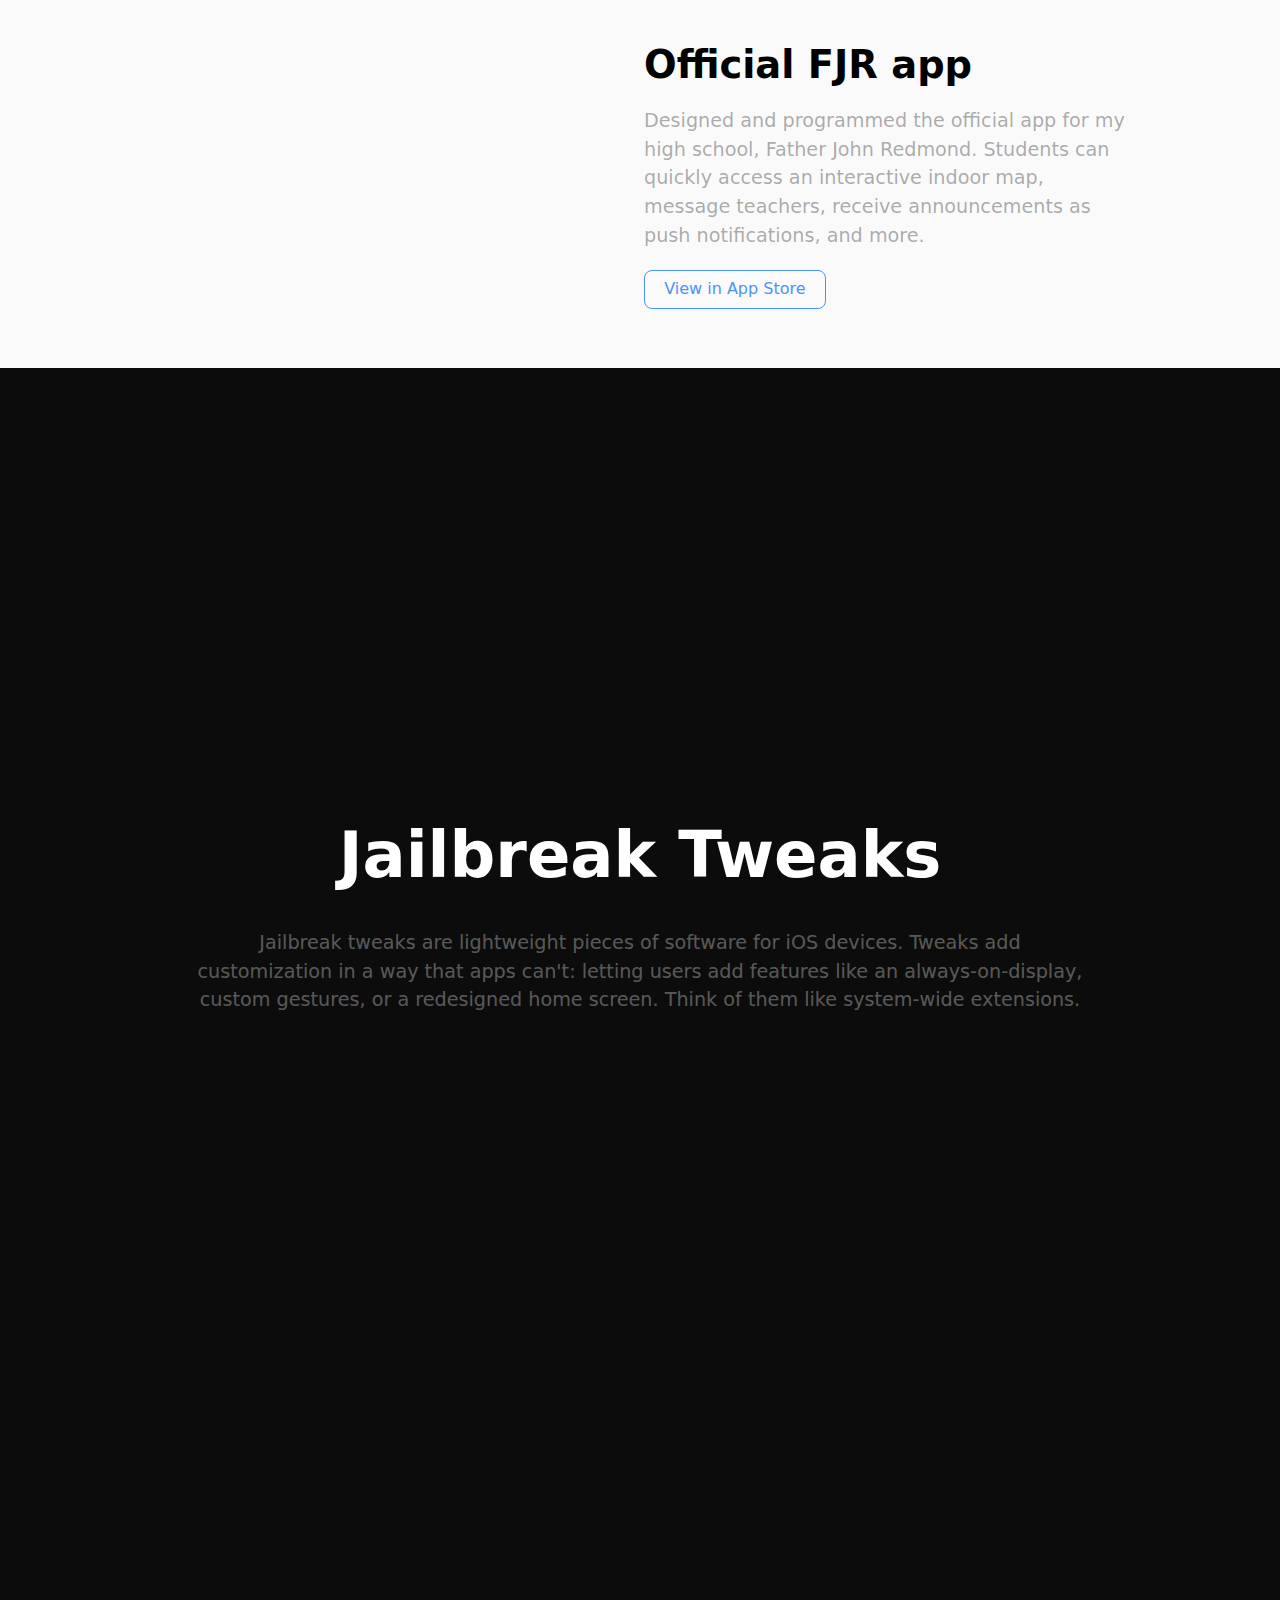
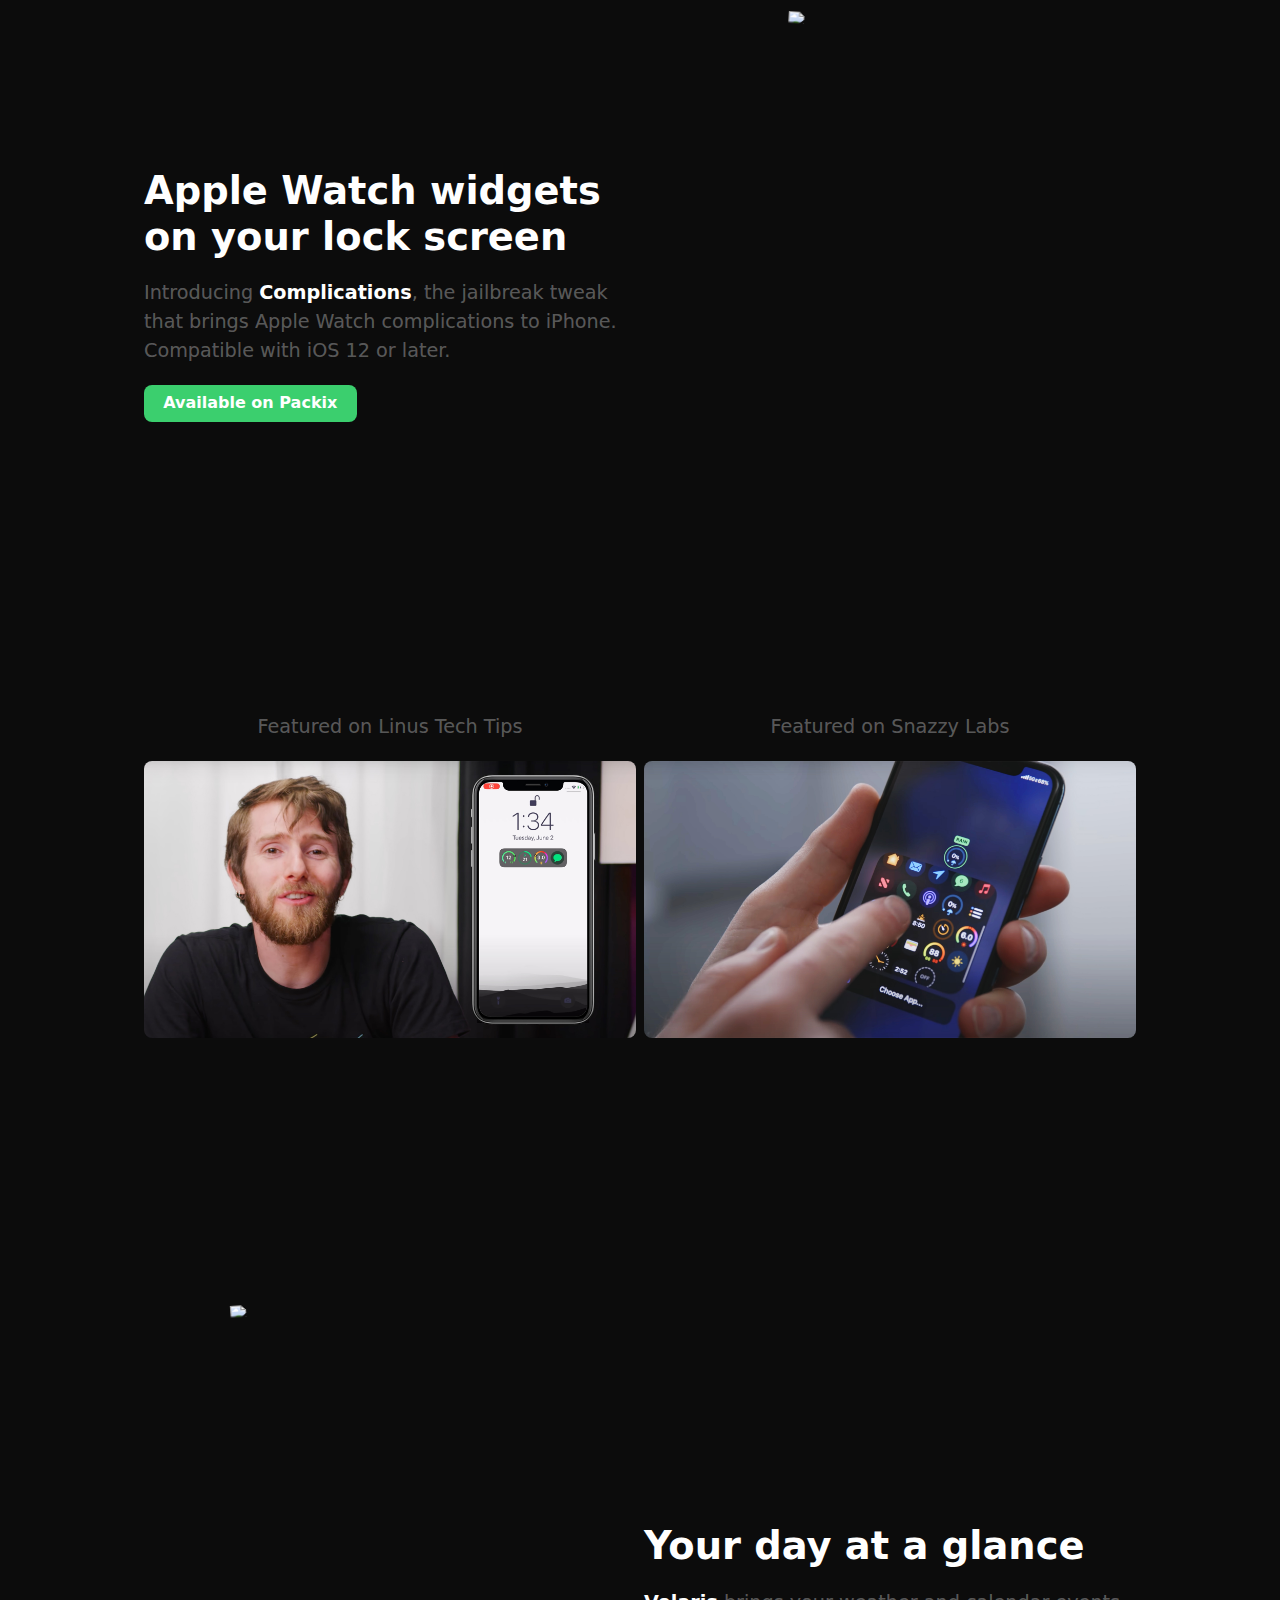
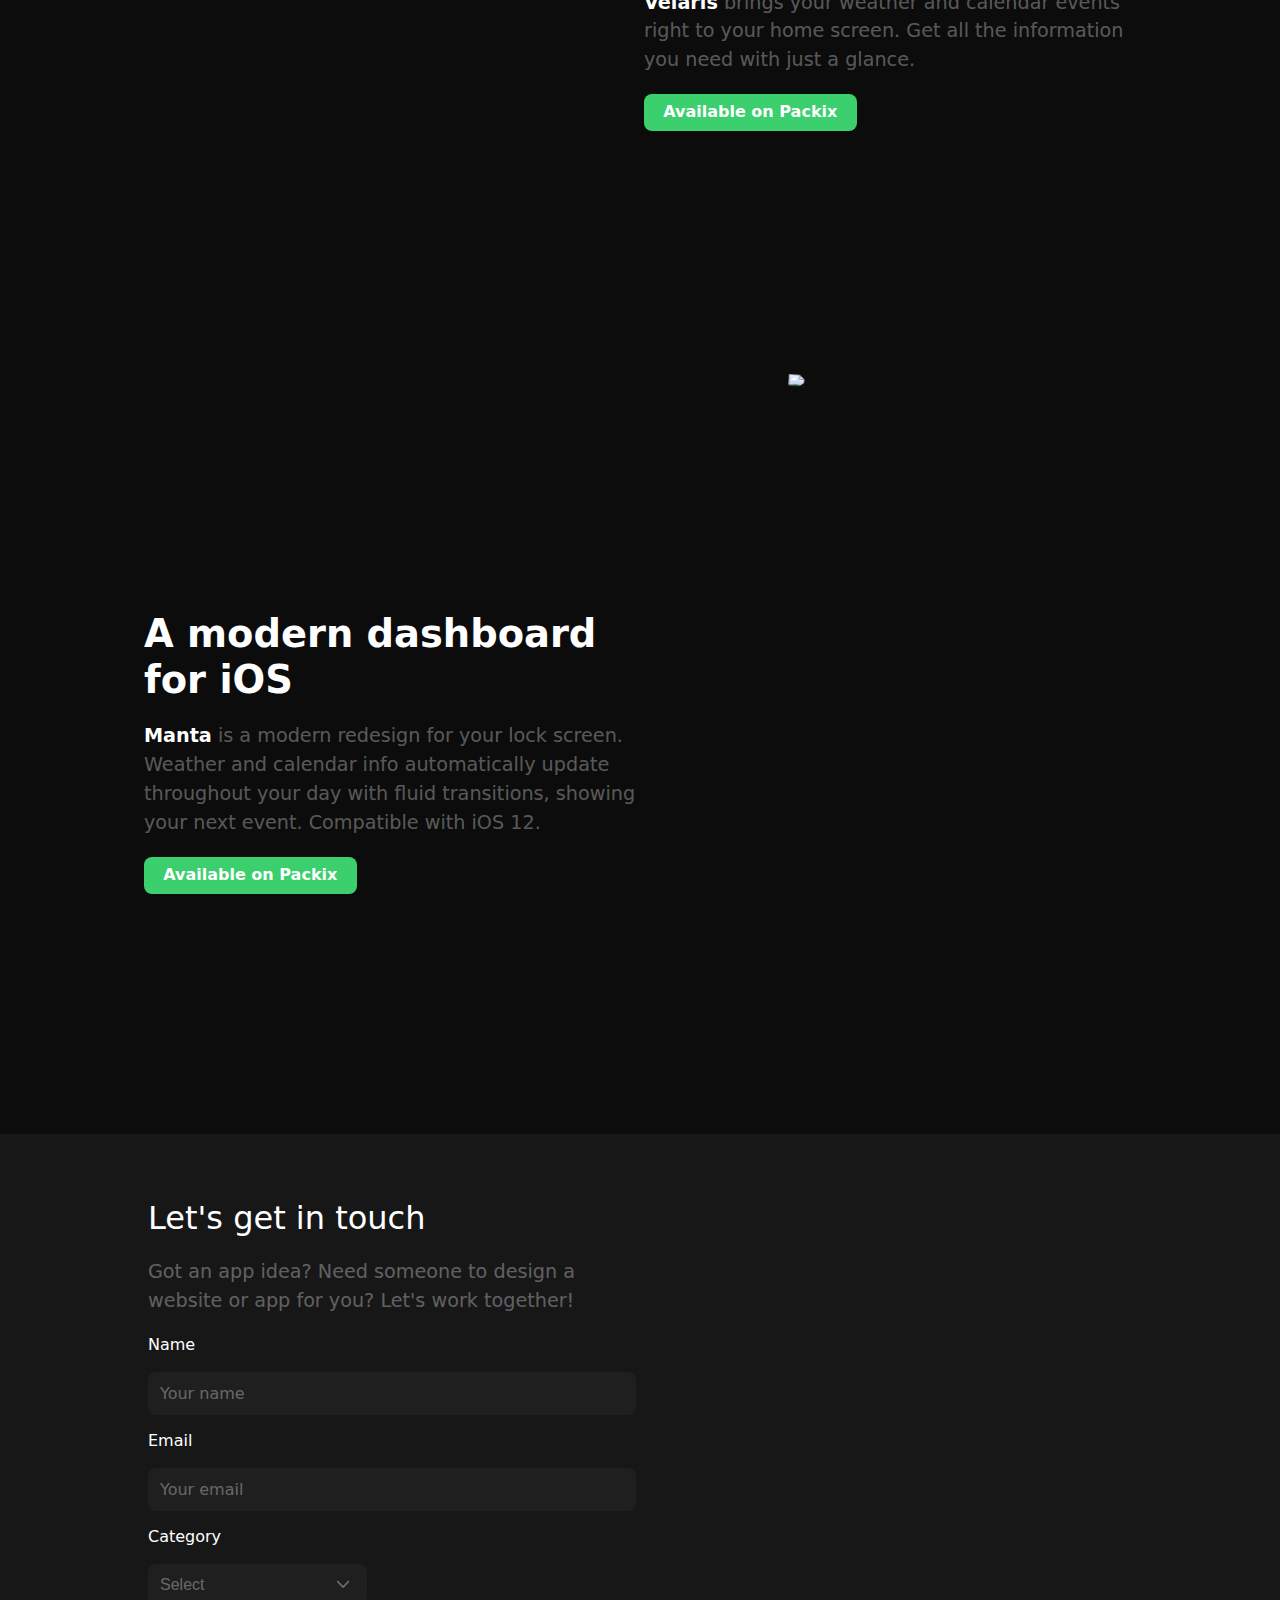
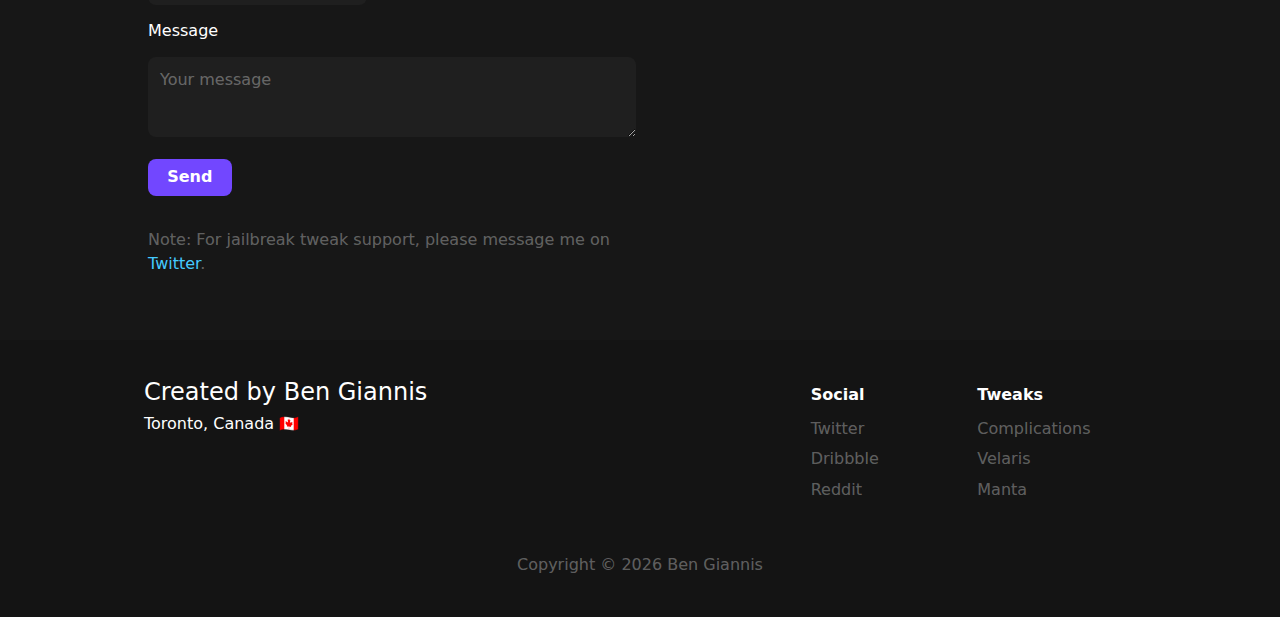
==== commit 76644136: "Changed CNAME to .com" ====
--- a/index.html
+++ b/index.html
@@ -2,12 +2,12 @@
 <html>
 
 <head>
-    <title>Ben Giannis — UI/UX Designer and iOS Developer</title>
+    <title>Ben Giannis – UI/UX Designer and iOS Developer</title>
     <meta charset="UTF-8">
-    <meta name="description" content="UI/UX Designer and iOS Developer from Toronto, Canada. I create jailbreak tweaks, iOS apps, and websites from Design to Development. Developer of Complications and Velaris">
-    <meta name="keywords" content="jailbreak, tweak, tweaks, developer, designer, Apple, iOS, design, develop, web, website, Complications, Velaris, Manta, repo, UI, UX, motion, graphics, programmer, code, coder, coding, html, css, objective c, Xcode, Etobicoke, Toronto, Ontario, Canada, clean, professional, cool, best, new, modern, do these even do anything, hello boiiiii, post malone">
+    <meta name="description" content="Ben Giannis – UI/UX Designer and iOS Developer from Toronto, Canada. I create jailbreak tweaks, iOS apps, and websites from Design to Development. Developer of Complications and Velaris">
+    <meta name="keywords" content="ben, giannis, jailbreak, tweak, tweaks, developer, designer, Apple, iOS, design, develop, web, website, Complications, Velaris, Manta, repo, UI, UX, motion, graphics, programmer, code, coder, coding, html, css, objective c, Xcode, Etobicoke, Toronto, Ontario, Canada, clean, professional, cool, best, new, modern, do these even do anything, hello boiiiii, post malone">
     <meta name="author" content="Ben Giannis">
-    <meta name="viewport" content="width=device-width, initial-scale=1, maximum-scale=1">
+    <meta name="viewport" content="width=device-width, initial-scale=1, maximum-scale=1, viewport-fit=cover">
     <link rel="stylesheet" href="css/style.css">
     <link rel="icon" type="image/png" href="/images/Favicon.png">
     <script async src="https://www.googletagmanager.com/gtag/js?id=G-TYLK8ZBWL7"></script>
@@ -24,11 +24,13 @@
     <a class="anchor-no-offset" id="main"></a>
     <div class="dark-mode-nav">
         <div class="warning-bar opacity-zero">
-            <span>🚧 Site under construction</span>
+            <div class="safe-area-inset-sides">
+                <span>🚧 Site under construction</span>
+            </div>
         </div>
         <div class="navigation-bar">
             <div class="nav-container">
-                <div class="nav-section nav-left">
+                <div class="nav-section nav-left safe-area-inset-left">
                     <div class="nav-left-item-container">
                         <a href="#main" onclick="lightAnchorClicked()"><h2 class="nav-logo-name nav-left-item-hide">Ben Giannis</h2></a>
                     </div>
@@ -38,7 +40,7 @@
                         </div>
                     </div>
                 </div>
-                <div class="nav-section nav-right">
+                <div class="nav-section nav-right safe-area-inset-right">
                     <ul>
                         <li class="hide-xxs"><a href="#portfolio" onclick="lightAnchorClicked()">Portfolio</a></li>
                         <li class="hide-xxs"><a href="#tweaks" onclick="darkAnchorClicked()">Tweaks</a></li>
@@ -53,7 +55,7 @@
     <div class="clip-x">
         <div class="content">
             <div class="container-fluid">
-                <div class="row">
+                <div class="row safe-area-inset-left">
                     <div class="col-xs-8 col-xxs-12">
                         <div class="opening">
                             <div class="inset-sides">
@@ -72,6 +74,8 @@
                             </video>
                         </div>
                     </div>
+                </div>
+                <div class="row safe-area-inset-sides">
                     <div class="col-xs-12 portfolio-header">
                         <div class="inset-sides">
                             <h3>Portfolio</h3>
@@ -152,7 +156,7 @@
         <div class="fjr-section-background"></div>
         <div class="content inset-sides">
             <div class="container-fluid">
-                <div class="row">
+                <div class="row safe-area-inset-sides">
                     <div class="col-xs-12 col-sm-6 hide-xs">
                         <img class="fjr-hero" src="images/FJR-hero.png">
                     </div>
@@ -168,7 +172,7 @@
     </div>
     <div class="tweak-header-section dark-mode">
         <div class="content inset-sides">
-            <div class="tweak-header-section-content-parent">
+            <div class="tweak-header-section-content-parent safe-area-inset-sides">
                 <div class="tweak-header-section-content">
                     <h3>Jailbreak Tweaks</h3>
                     <p>Jailbreak tweaks are lightweight pieces of software for iOS devices. Tweaks add customization in a way that apps can't: letting users add features like an always-on-display, custom gestures, or a redesigned home screen. Think of them like system-wide extensions.</p>
@@ -178,7 +182,7 @@
     </div>
     <div class="complications-section hero-section tweak-section dark-mode">
         <div class="content inset-sides">
-            <div class="container-fluid">
+            <div class="container-fluid safe-area-inset-sides">
                 <div class="row">
                     <div class="col-xs-12 col-sm-6">
                         <a class="anchor-large" id="tweaks"></a>
@@ -190,12 +194,22 @@
                         <img class="complications-hero tweak-hero" src="images/Complications-hero.png">
                     </div>
                 </div>
+                <div class="row tweak-video-feature-section">
+                    <div class="col-xs-6 tweak-video-feature-container">
+                        <p>Featured on Linus Tech Tips</p>
+                        <a href="#"><img class="tweak-video-feature-image" src="images/Complications-Linus-Tech-Tips.jpg"></a>
+                    </div>
+                    <div class="col-xs-6 tweak-video-feature-container">
+                        <p>Featured on Snazzy Labs</p>
+                        <a href="#"><img class="tweak-video-feature-image" src="images/Complications-Snazzy-Labs.jpg"></a>
+                    </div>
+                </div>
             </div>
         </div>
     </div>
     <div class="velaris-section hero-section tweak-section dark-mode">
         <div class="content inset-sides">
-            <div class="container-fluid">
+            <div class="container-fluid safe-area-inset-sides">
                 <div class="row">
                     <div class="col-xs-12 col-sm-6">
                         <img class="velaris-hero tweak-hero" src="images/Velaris-hero.png">
@@ -211,7 +225,7 @@
     </div>
     <div class="manta-section hero-section tweak-section dark-mode">
         <div class="content inset-sides">
-            <div class="container-fluid">
+            <div class="container-fluid safe-area-inset-sides">
                 <div class="row">
                     <div class="col-xs-12 col-sm-6">
                         <h2>A modern dashboard for iOS</h2>
@@ -228,7 +242,7 @@
     <div class="contact-section dark-mode">
         <a class="anchor" id="contact"></a>
         <div class="content inset-sides">
-            <div class="container-fluid">
+            <div class="container-fluid safe-area-inset-sides">
                 <div class="row">
                     <div class="col-xs-12 form-show-after-submission form-element-hide">
                         <h2>Thanks for reaching out!</h2>
@@ -280,7 +294,7 @@
     </div>
     <footer class="footer dark-mode">
         <div class="content inset-sides">
-            <div class="container-fluid">
+            <div class="container-fluid safe-area-inset-sides">
                 <div class="row">
                     <div class="col-xs-12 col-sm-8 footer-left">
                         <h2>Created by Ben Giannis</h2>
@@ -305,7 +319,9 @@
                         </ul>
                     </div>
                     <div class="col-xs-12">
-                        <p>Copyright © <span id="year"></span> Ben Giannis</p>
+                        <div class="safe-area-inset-bottom">
+                            <p>Copyright © <span id="year"></span> Ben Giannis</p>
+                        </div>
                     </div>
                 </div>
             </div>
--- a/css/style.css
+++ b/css/style.css
@@ -1501,6 +1501,7 @@
 
 .tweak-header-section {
   height: 120vh;
+  max-height: 70rem;
 }
 
 .tweak-header-section .content {
@@ -1584,6 +1585,20 @@
   margin-left: calc(10vw + 1rem);
   -webkit-transform: rotate(4deg);
           transform: rotate(4deg);
+}
+
+.tweak-video-feature-section {
+  margin-top: 17rem;
+  z-index: 2;
+}
+
+.tweak-video-feature-container {
+  text-align: center;
+}
+
+.tweak-video-feature-image {
+  width: 100%;
+  border-radius: 0.5rem;
 }
 
 .velaris-logo {
@@ -1731,6 +1746,30 @@
   background-color: #141414 !important;
 }
 
+.safe-area-inset-sides {
+  padding: 0 env(safe-area-inset-left) 0 env(safe-area-inset-right);
+}
+
+.safe-area-inset-left {
+  padding: 0 0 0 env(safe-area-inset-right);
+}
+
+.safe-area-inset-right {
+  padding: 0 env(safe-area-inset-left) 0 0;
+}
+
+.safe-area-inset-top {
+  padding: env(safe-area-inset-top) 0 0 0;
+}
+
+.safe-area-inset-bottom {
+  padding: 0 0 env(safe-area-inset-bottom) 0;
+}
+
+.safe-area-outset-margin-sides {
+  margin: 0 env(safe-area-inset-left) 0 env(safe-area-inset-right);
+}
+
 footer {
   padding: 1.5rem 0;
   background-color: #141414 !important;
@@ -1767,7 +1806,7 @@
 }
 
 footer p {
-  font-size: 1rem;
+  font-size: 1rem !important;
   text-align: center;
   margin-top: 2rem;
 }
@@ -1843,6 +1882,9 @@
   .opening {
     margin: 5rem 0;
   }
+  .opening h1 {
+    font-size: 3.5rem;
+  }
   .opening-hero-graphic video {
     height: 95%;
     top: 1.5rem;
@@ -1863,24 +1905,30 @@
   .fjr-icon {
     display: inline-block;
   }
+  .fjr-section {
+    margin-top: -7rem;
+  }
   .hide-xs {
     display: none !important;
   }
   .contact-section {
     padding: 2rem 0;
   }
+  input, textarea {
+    font-size: 1.2rem;
+  }
 }
 
 @media (max-width: 600px) {
-  html {
-    font-size: 14px;
-  }
   .opening {
     margin-top: 3rem;
     text-align: center;
   }
   h1 {
     font-size: 3.5rem;
+  }
+  h2 {
+    font-size: 1.4rem;
   }
   .col-xxs-12 {
     width: 100%;
@@ -1915,12 +1963,15 @@
   .hide-xxs {
     display: none !important;
   }
+  .safe-area-inset-left {
+    padding: 0 env(safe-area-inset-left);
+  }
+  .safe-area-inset-right {
+    padding: 0 env(safe-area-inset-right);
+  }
 }
 
 @media (max-width: 400px) {
-  html {
-    font-size: 13px;
-  }
   .nav-container {
     padding: 0 1.5rem;
   }
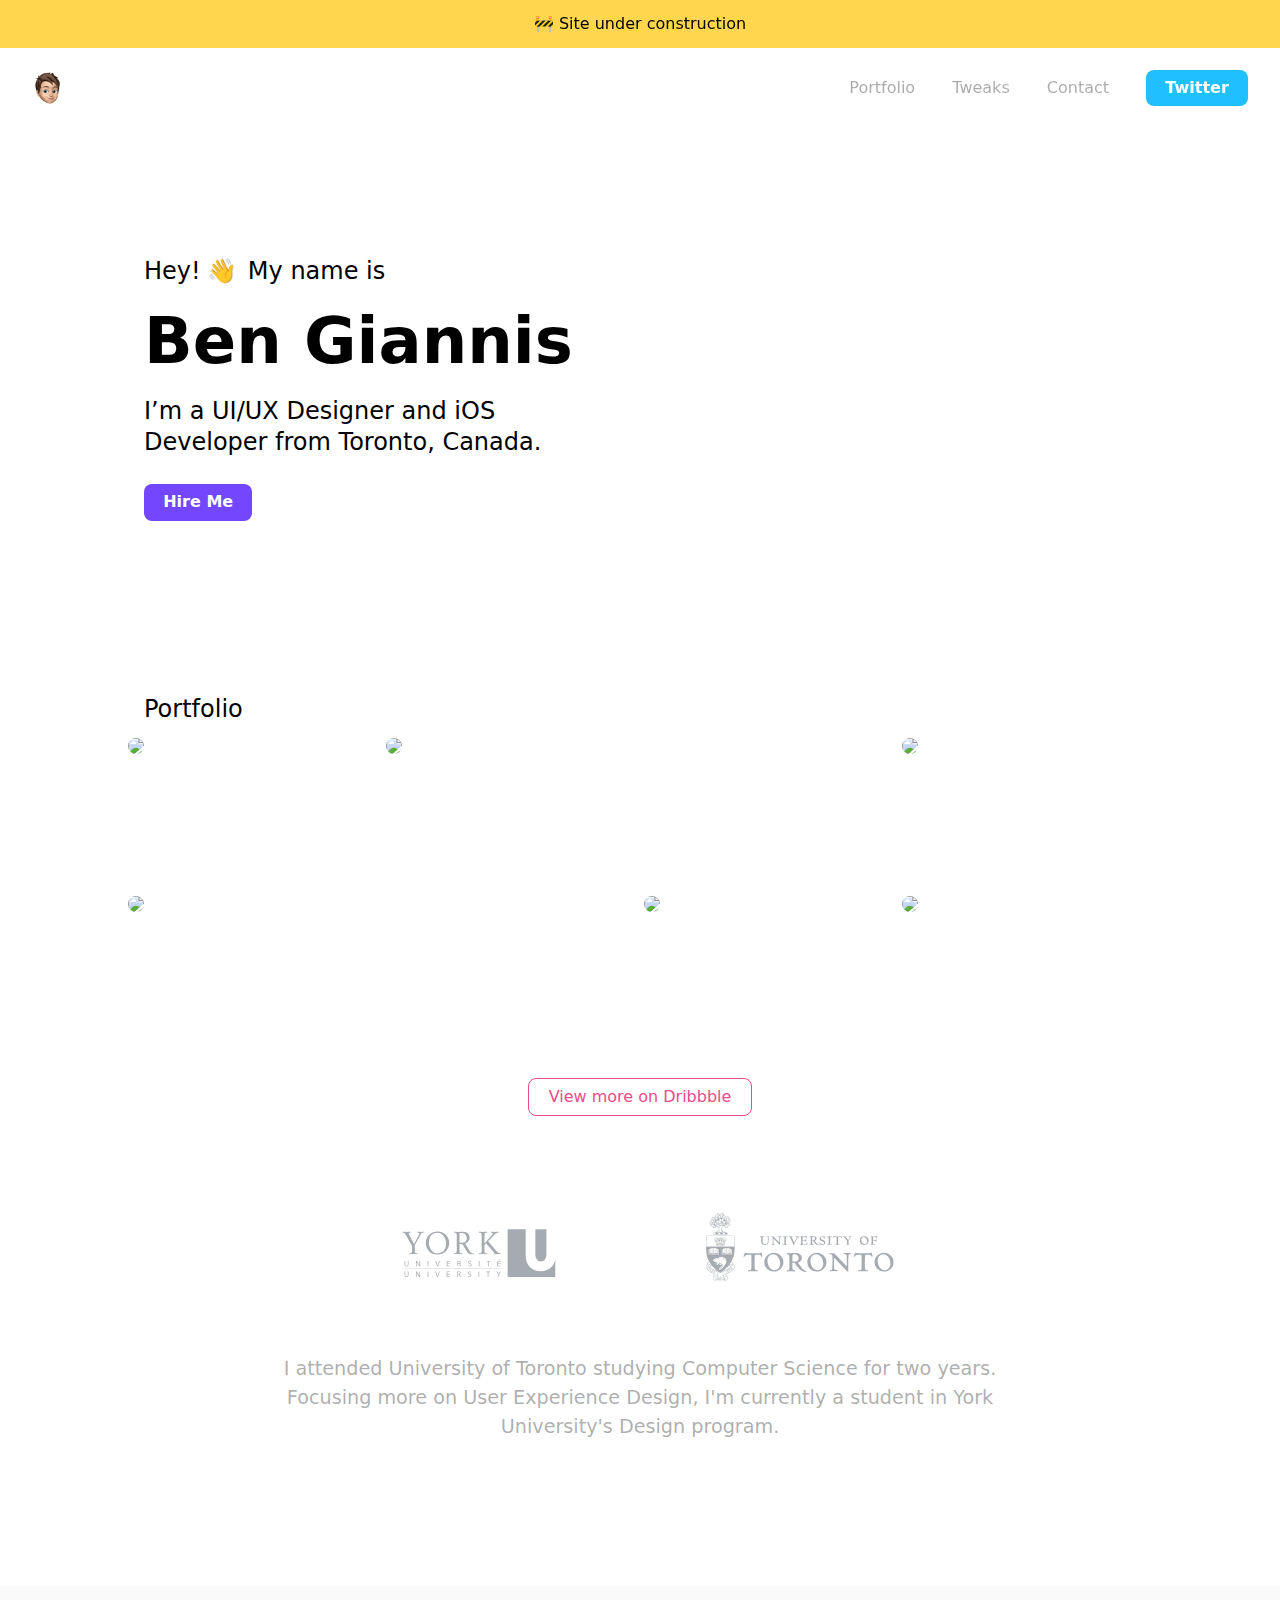
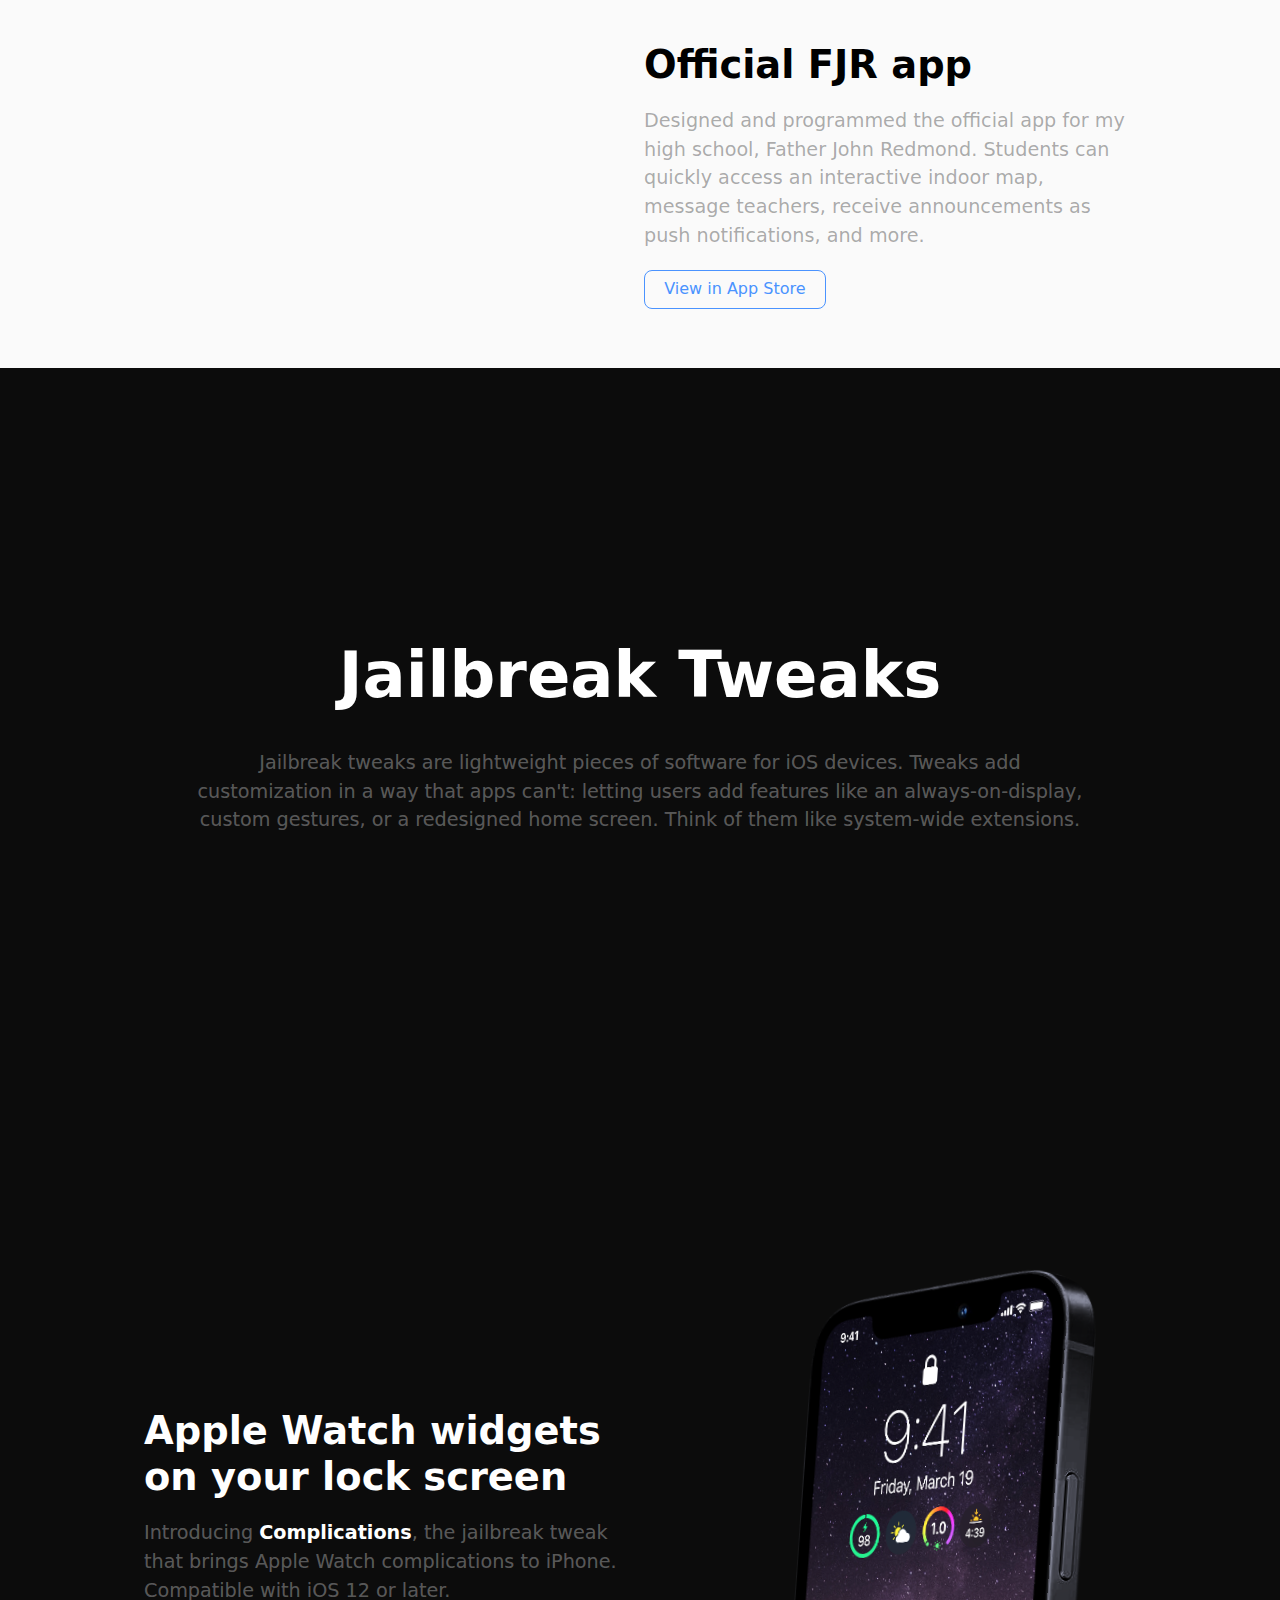
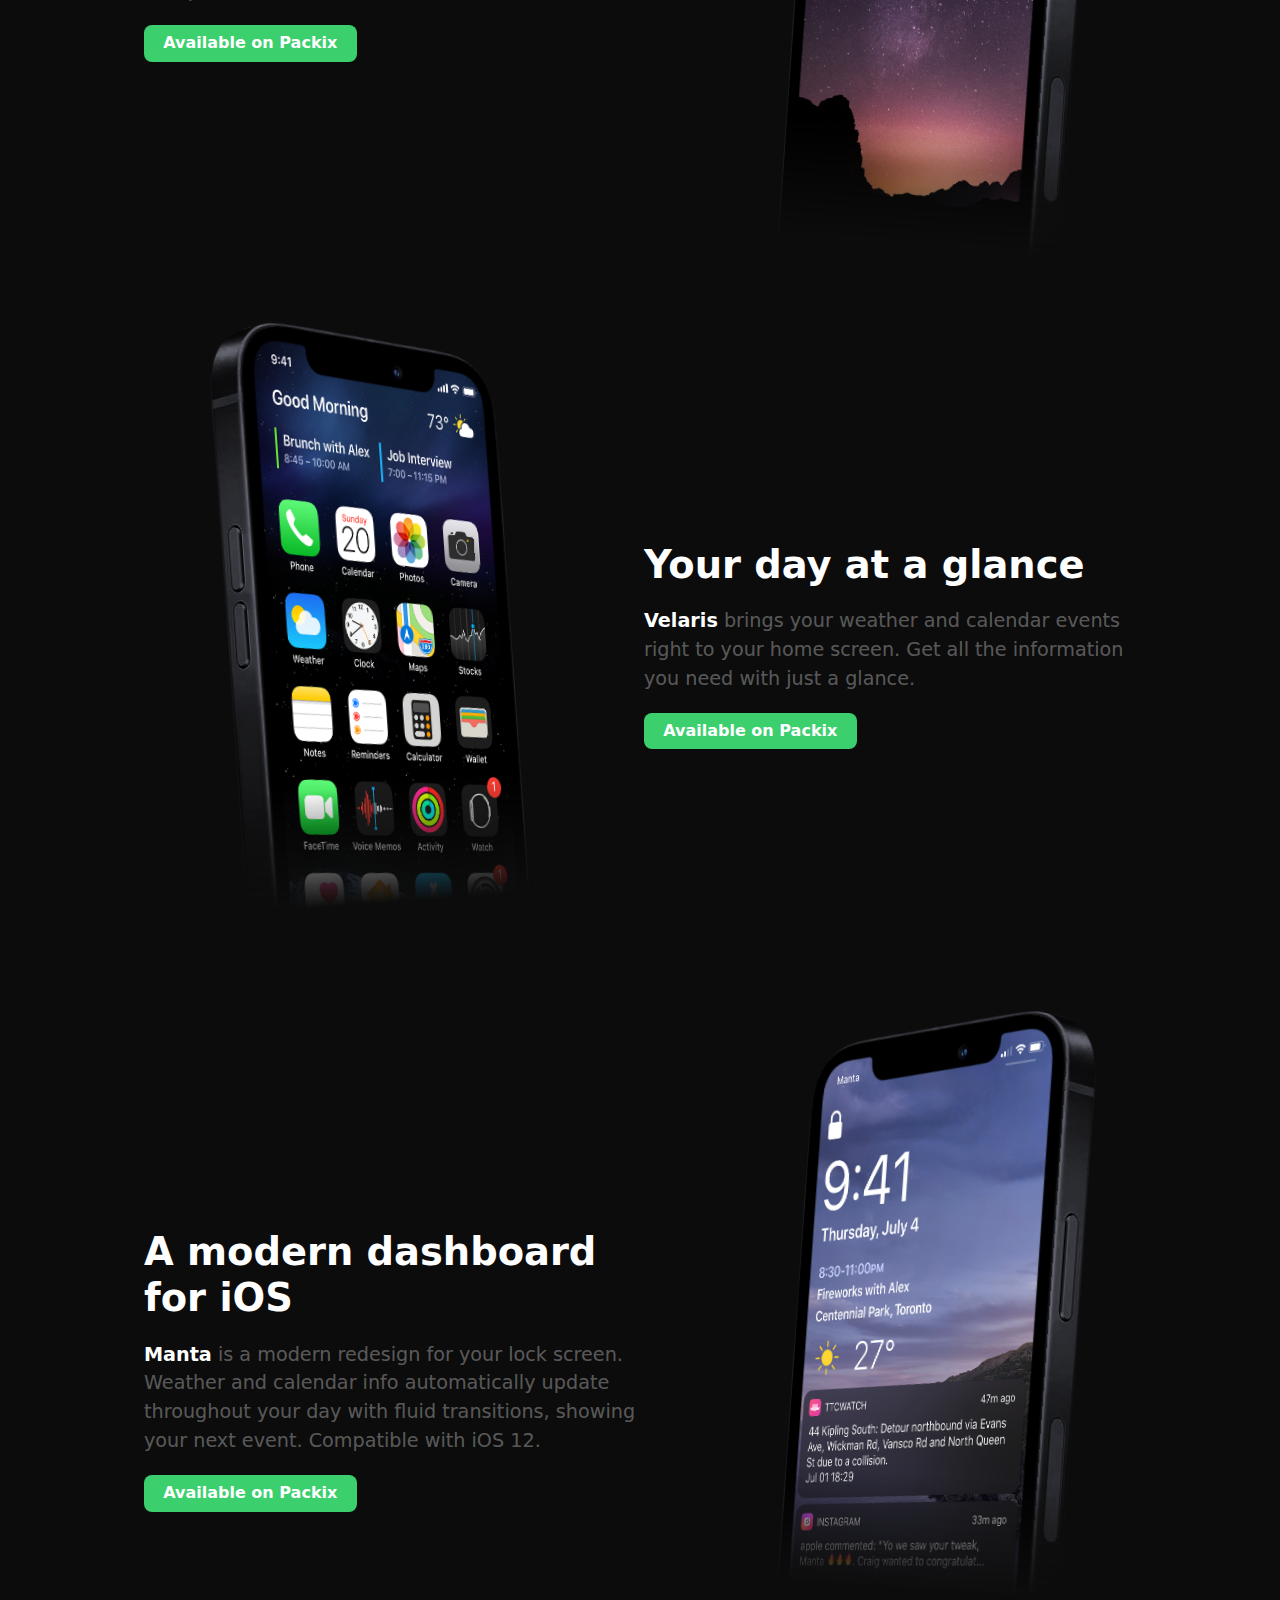
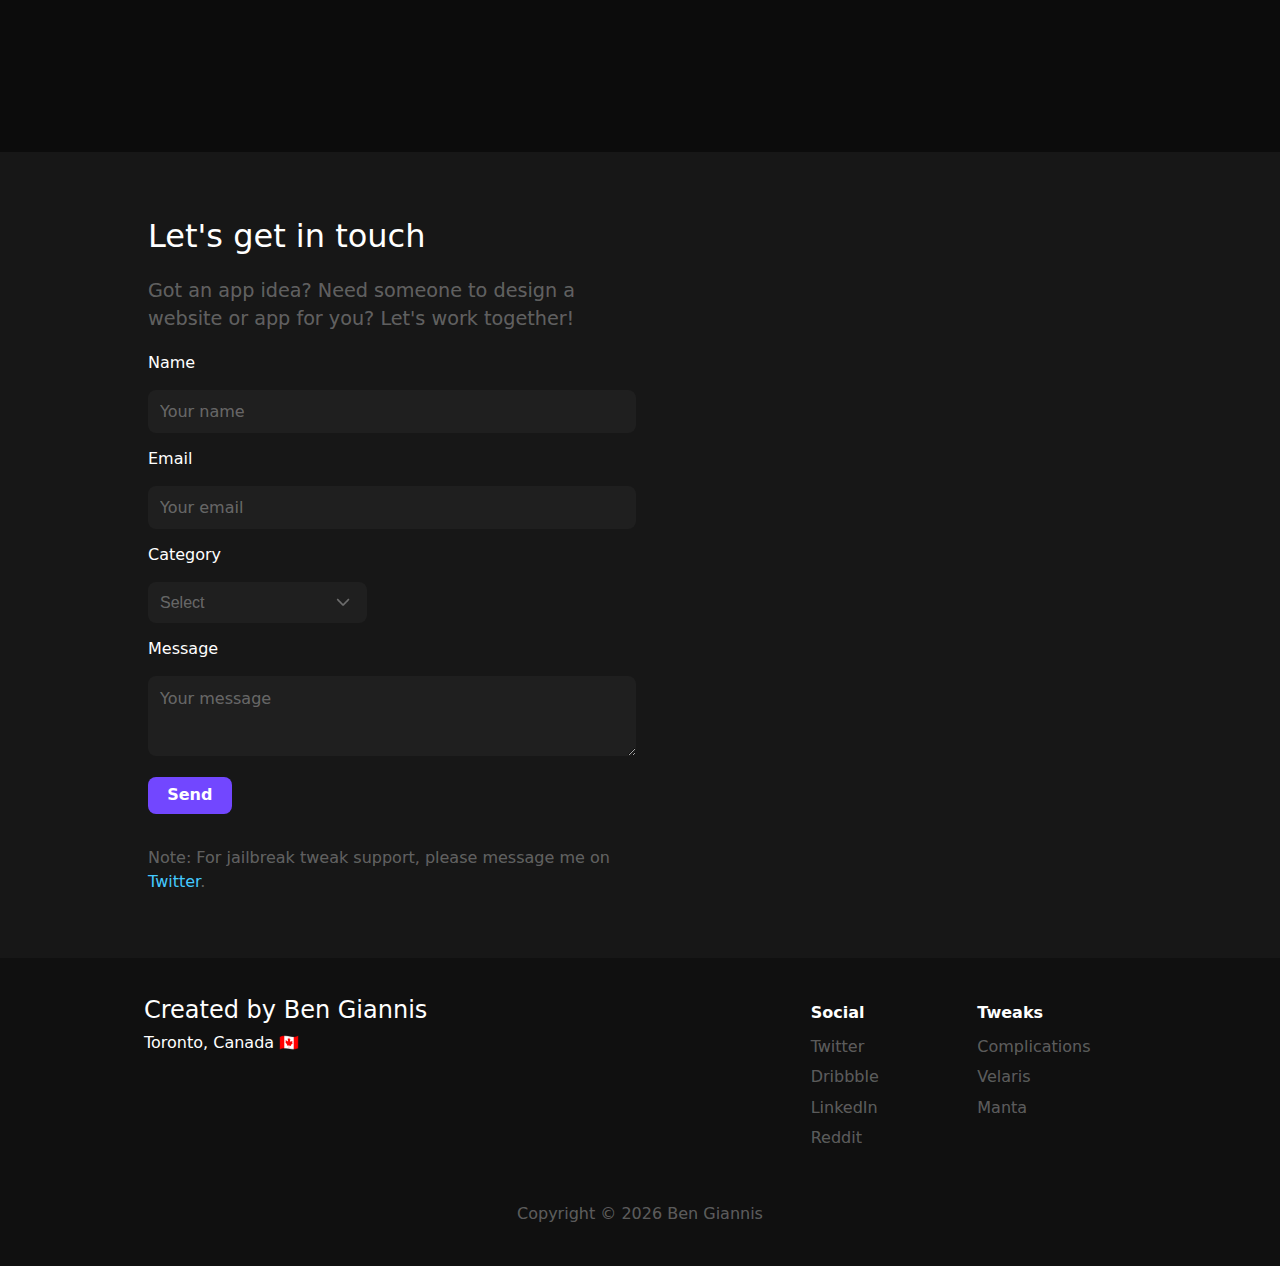
==== commit f408e345: "Fixed overlapping images and hid tweak youtube featured videos" ====
--- a/index.html
+++ b/index.html
@@ -184,13 +184,13 @@
         <div class="content inset-sides">
             <div class="container-fluid safe-area-inset-sides">
                 <div class="row">
-                    <div class="col-xs-12 col-sm-6">
+                    <div class="col-xs-12 col-sm-6 tweak-txt-col">
                         <a class="anchor-large" id="tweaks"></a>
                         <h2>Apple Watch widgets on your lock screen</h2>
                         <p>Introducing <span class="complications-logo">Complications</span>, the jailbreak tweak that brings Apple Watch complications to iPhone. Compatible with iOS 12 or later.</p>
                         <a href="https://repo.packix.com/package/com.bengiannis.complications/" target="_blank" class="packix-button call-to-action-button">Available on Packix</a>
                     </div>
-                    <div class="col-xs-12 col-sm-6">
+                    <div class="col-xs-12 col-sm-6 tweak-hero-col">
                         <img class="complications-hero tweak-hero" src="images/Complications-hero.png">
                     </div>
                 </div>
@@ -211,10 +211,10 @@
         <div class="content inset-sides">
             <div class="container-fluid safe-area-inset-sides">
                 <div class="row">
-                    <div class="col-xs-12 col-sm-6">
+                    <div class="col-xs-12 col-sm-6 tweak-hero-col">
                         <img class="velaris-hero tweak-hero" src="images/Velaris-hero.png">
                     </div>
-                    <div class="col-xs-12 col-sm-6">
+                    <div class="col-xs-12 col-sm-6 tweak-txt-col">
                         <h2>Your day at a glance</h2>
                         <p><span class="velaris-logo">Velaris</span> brings your weather and calendar events right to your home screen. Get all the information you need with just a glance.</p>
                         <a href="https://repo.packix.com/package/com.bengiannis.velaris/" target="_blank" class="packix-button call-to-action-button">Available on Packix</a>
@@ -227,12 +227,12 @@
         <div class="content inset-sides">
             <div class="container-fluid safe-area-inset-sides">
                 <div class="row">
-                    <div class="col-xs-12 col-sm-6">
+                    <div class="col-xs-12 col-sm-6 tweak-txt-col">
                         <h2>A modern dashboard for iOS</h2>
                         <p><span class="velaris-logo">Manta</span> is a modern redesign for your lock screen. Weather and calendar info automatically update throughout your day with fluid transitions, showing your next event. Compatible with iOS 12.</p>
                         <a href="https://repo.packix.com/package/com.bengiannis.manta/" target="_blank" class="packix-button call-to-action-button">Available on Packix</a>
                     </div>
-                    <div class="col-xs-12 col-sm-6">
+                    <div class="col-xs-12 col-sm-6 tweak-hero-col">
                         <img class="manta-hero tweak-hero" src="images/Manta-hero.png">
                     </div>
                 </div>
@@ -307,6 +307,7 @@
                         <ul>
                             <li><a href="https://twitter.com/bengiannis" target="_blank">Twitter</a></li>
                             <li><a href="https://dribbble.com/bengiannis" target="_blank">Dribbble</a></li>
+                            <li><a href="https://www.linkedin.com/in/bengiannis/" target="_blank">LinkedIn</a></li>
                             <li><a href="https://reddit.com/u/bengiannis" target="_blank">Reddit</a></li>
                         </ul>
                     </div>
--- a/css/style.css
+++ b/css/style.css
@@ -1444,10 +1444,10 @@
   max-width: 18rem;
   -webkit-filter: drop-shadow(0 4rem 2rem rgba(0, 0, 0, 0.4));
           filter: drop-shadow(0 4rem 2rem rgba(0, 0, 0, 0.4));
-  -webkit-transition: opacity 0.6s ease-in-out, -webkit-transform 0.6s ease-in-out;
-  transition: opacity 0.6s ease-in-out, -webkit-transform 0.6s ease-in-out;
-  transition: transform 0.6s ease-in-out, opacity 0.6s ease-in-out;
-  transition: transform 0.6s ease-in-out, opacity 0.6s ease-in-out, -webkit-transform 0.6s ease-in-out;
+  -webkit-transition: opacity 1s ease-out, -webkit-transform 1s ease-out;
+  transition: opacity 1s ease-out, -webkit-transform 1s ease-out;
+  transition: transform 1s ease-out, opacity 1s ease-out;
+  transition: transform 1s ease-out, opacity 1s ease-out, -webkit-transform 1s ease-out;
 }
 
 .fjr-hero-before {
@@ -1500,7 +1500,7 @@
 }
 
 .tweak-header-section {
-  height: 120vh;
+  height: 80vh;
   max-height: 70rem;
 }
 
@@ -1590,6 +1590,7 @@
 .tweak-video-feature-section {
   margin-top: 17rem;
   z-index: 2;
+  display: none;
 }
 
 .tweak-video-feature-container {
@@ -1772,7 +1773,7 @@
 
 footer {
   padding: 1.5rem 0;
-  background-color: #141414 !important;
+  background-color: #101010 !important;
 }
 
 footer ul {
@@ -1908,6 +1909,44 @@
   .fjr-section {
     margin-top: -7rem;
   }
+  .hero-section .row {
+    display: -webkit-box;
+    display: -ms-flexbox;
+    display: flex;
+  }
+  .hero-section .tweak-video-feature-section {
+    display: none;
+  }
+  .hero-section .tweak-hero {
+    position: relative;
+    width: calc(10vw + 10rem);
+    -webkit-mask-image: -webkit-gradient(linear, left top, left bottom, color-stop(0.6, black), color-stop(0.75, rgba(0, 0, 0, 0)));
+    -webkit-mask-image: linear-gradient(to bottom, black 0.6, rgba(0, 0, 0, 0) 0.75);
+            mask-image: -webkit-gradient(linear, left top, left bottom, color-stop(0.6, black), color-stop(0.75, rgba(0, 0, 0, 0)));
+            mask-image: linear-gradient(to bottom, black 0.6, rgba(0, 0, 0, 0) 0.75);
+  }
+  .hero-section .tweak-hero-col {
+    -webkit-box-ordinal-group: 1;
+        -ms-flex-order: 0;
+            order: 0;
+  }
+  .hero-section .tweak-txt-col {
+    -webkit-box-ordinal-group: 2;
+        -ms-flex-order: 1;
+            order: 1;
+  }
+  .hero-section .complications-hero {
+    top: initial;
+    margin: initial;
+  }
+  .hero-section .velaris-hero {
+    top: initial;
+    margin: initial;
+  }
+  .hero-section .manta-hero {
+    top: initial;
+    margin: initial;
+  }
   .hide-xs {
     display: none !important;
   }
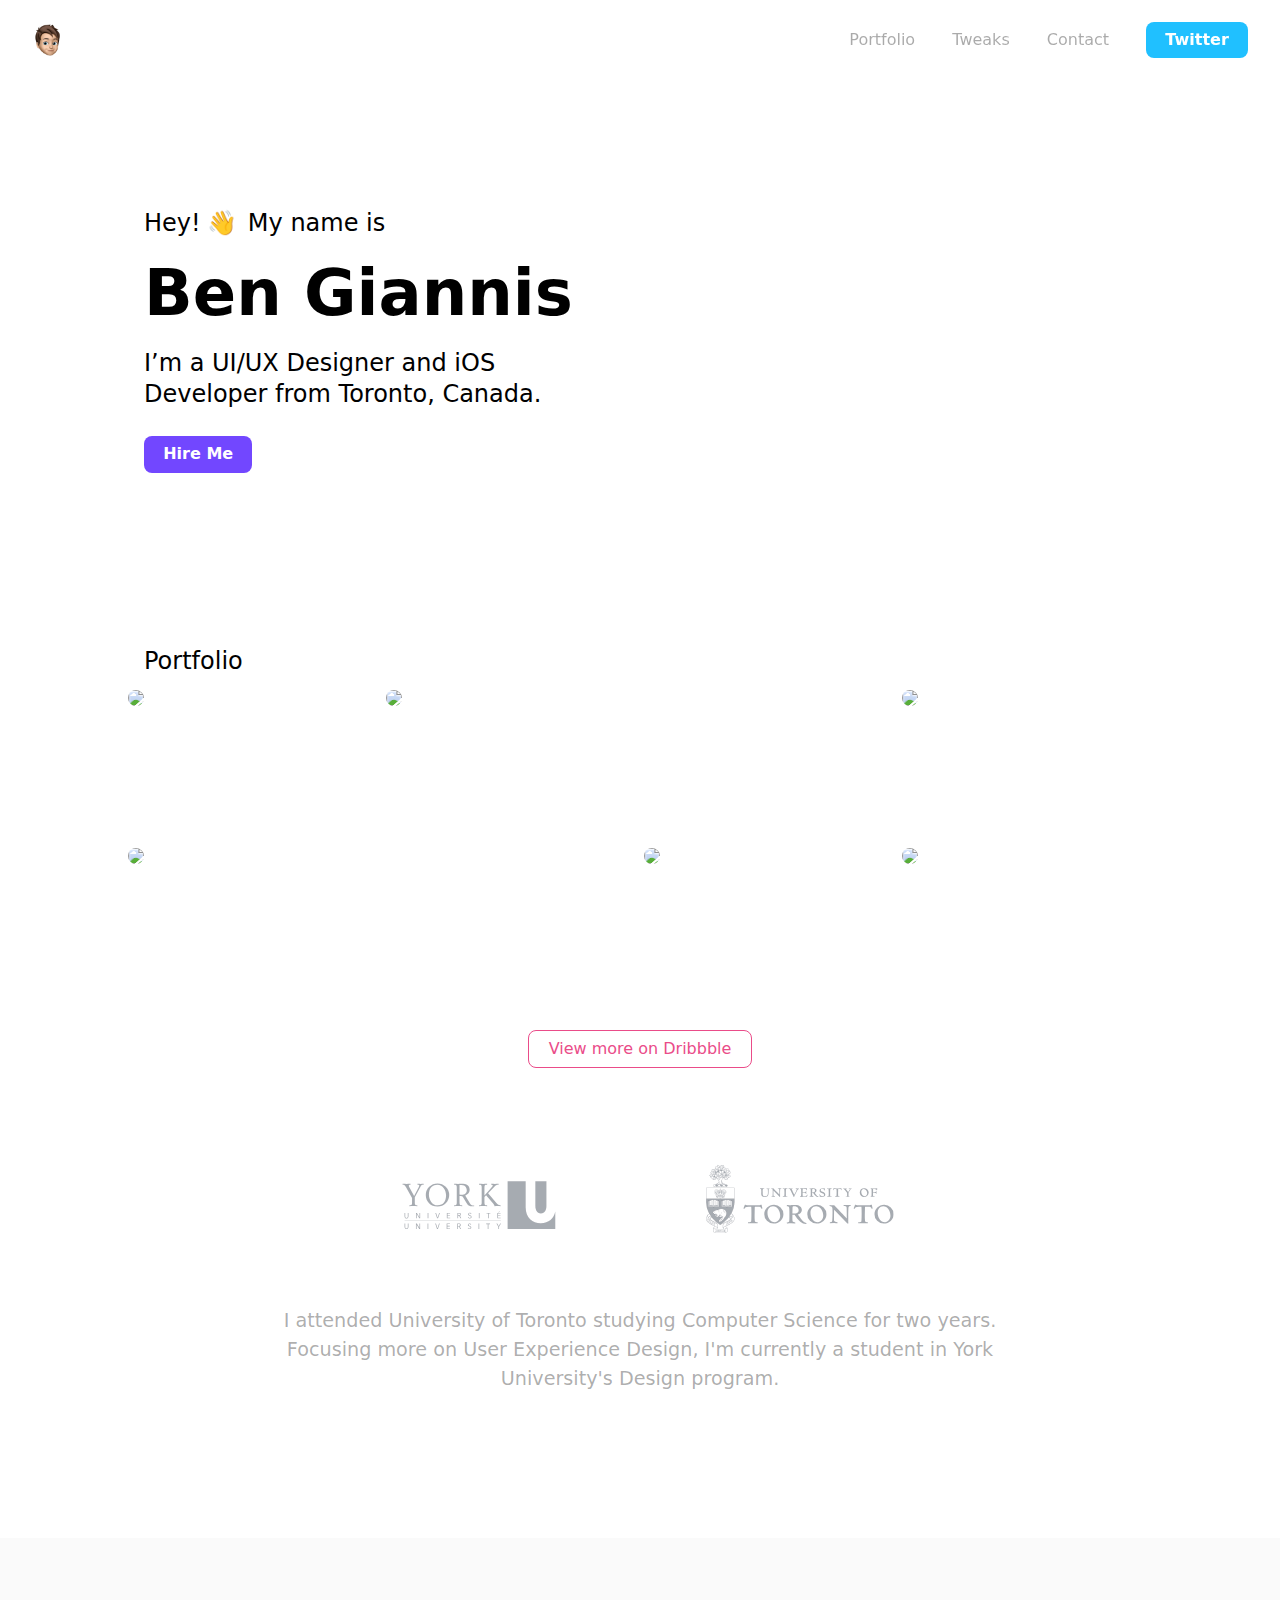
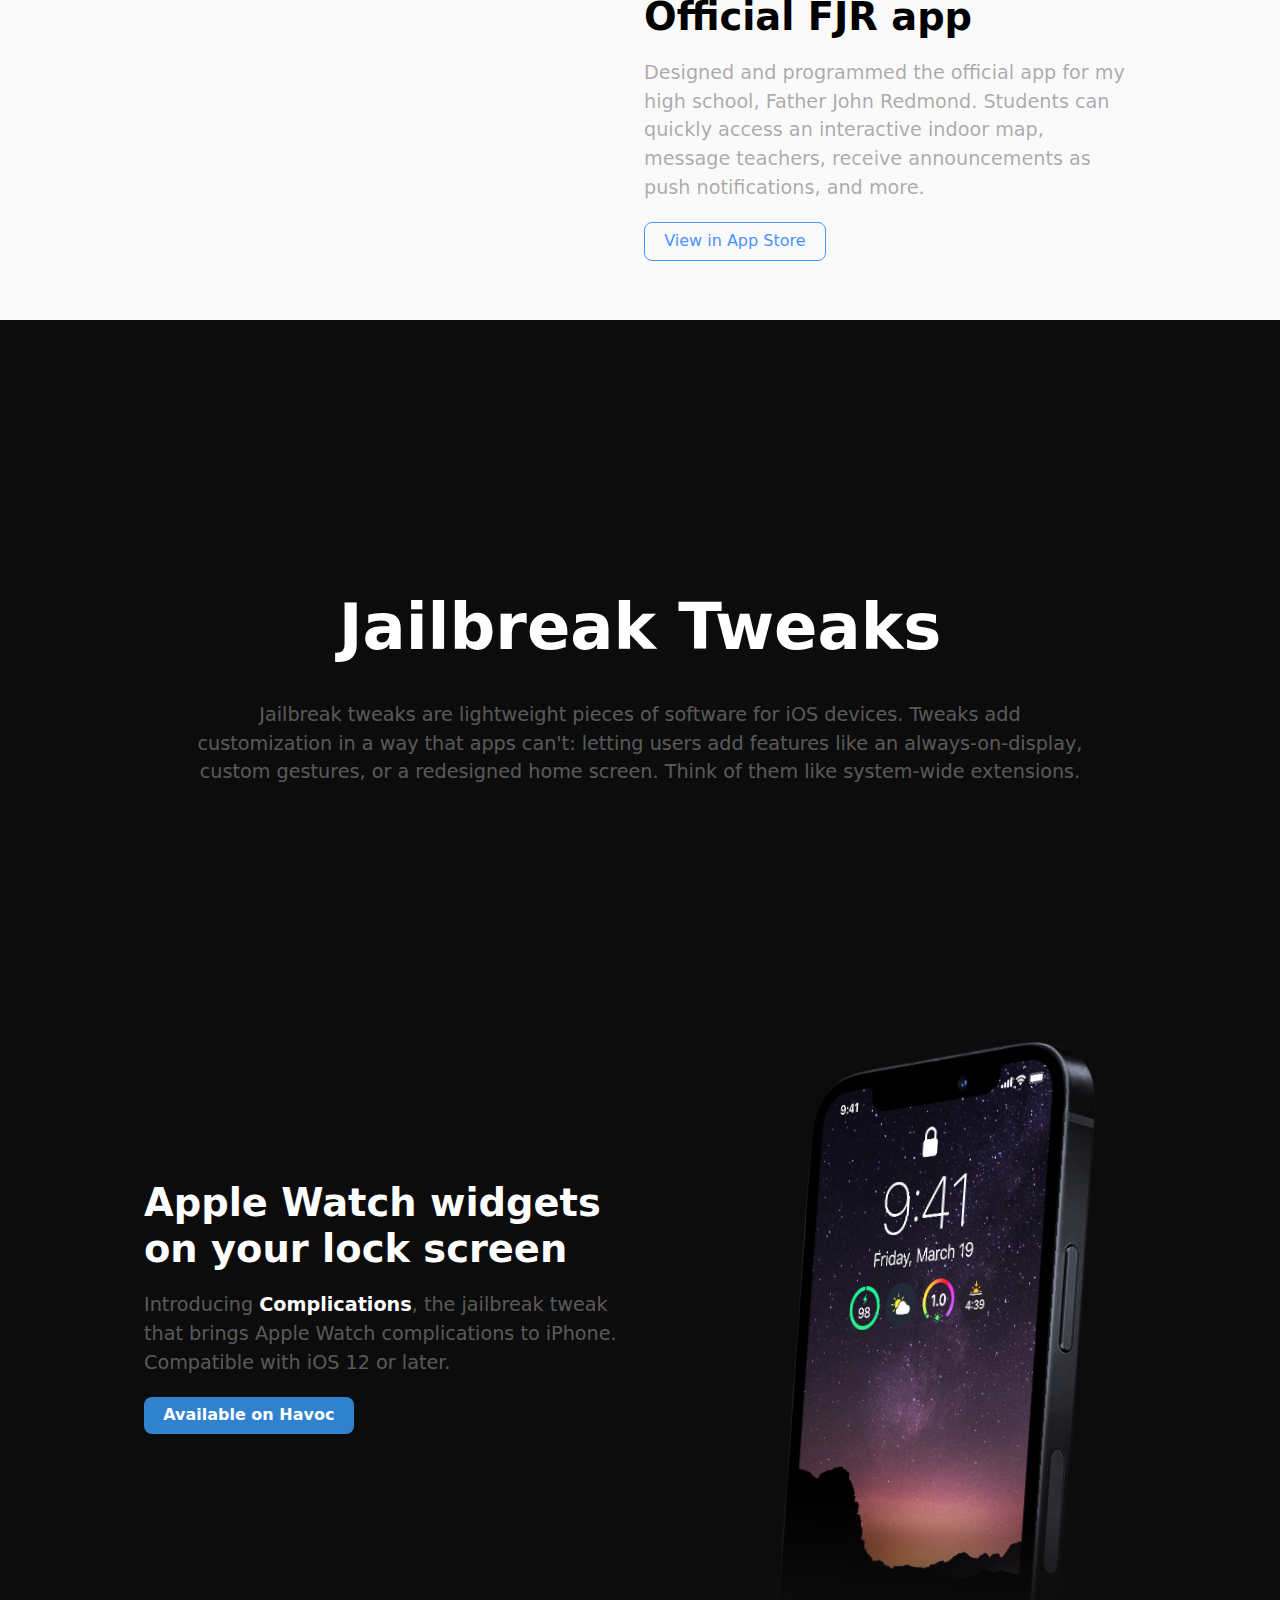
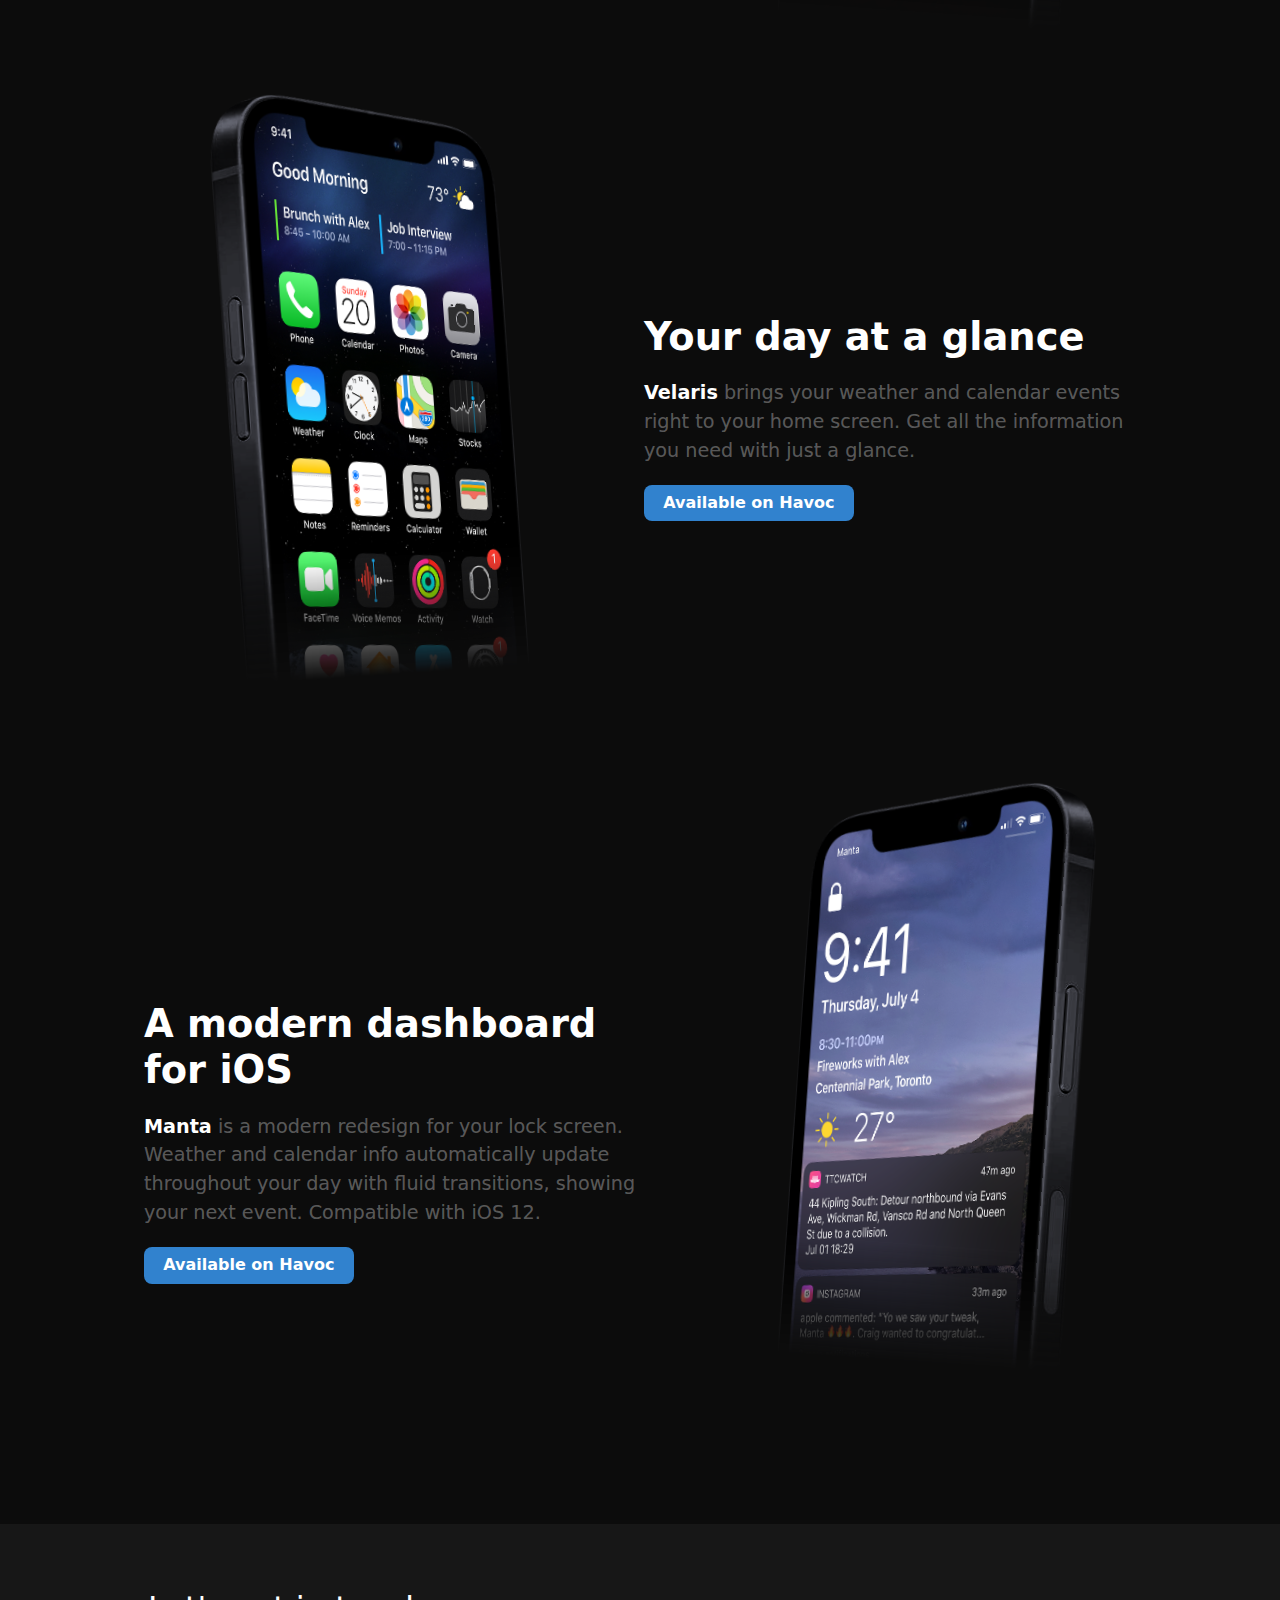
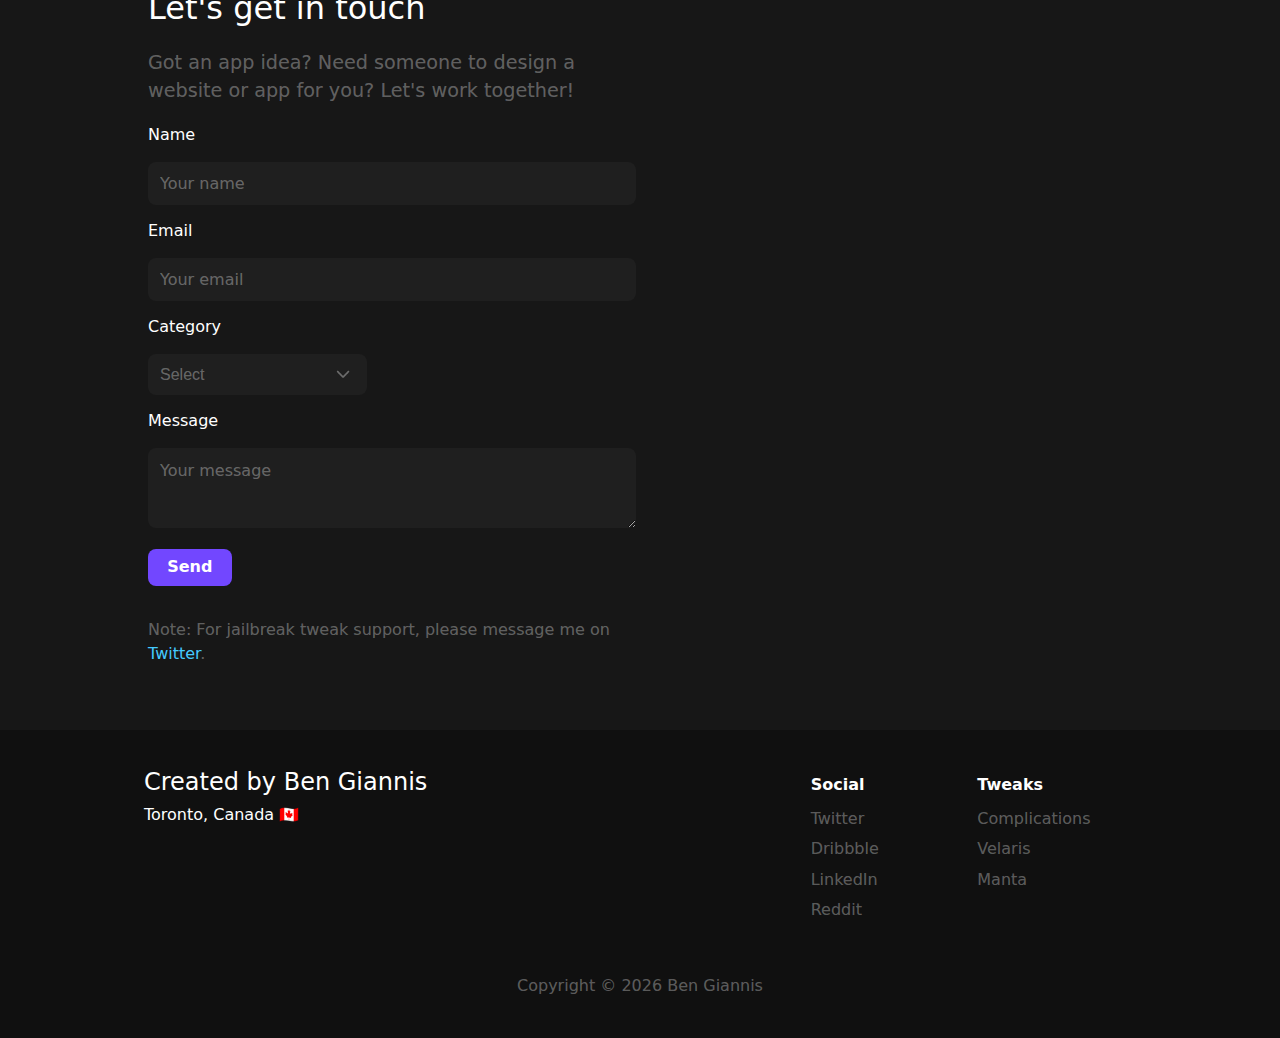
==== commit 6da12826: "Updated tweak links to Havoc" ====
--- a/index.html
+++ b/index.html
@@ -188,7 +188,7 @@
                         <a class="anchor-large" id="tweaks"></a>
                         <h2>Apple Watch widgets on your lock screen</h2>
                         <p>Introducing <span class="complications-logo">Complications</span>, the jailbreak tweak that brings Apple Watch complications to iPhone. Compatible with iOS 12 or later.</p>
-                        <a href="https://repo.packix.com/package/com.bengiannis.complications/" target="_blank" class="packix-button call-to-action-button">Available on Packix</a>
+                        <a href="https://havoc.app/package/complications" target="_blank" class="havoc-button call-to-action-button">Available on Havoc</a>
                     </div>
                     <div class="col-xs-12 col-sm-6 tweak-hero-col">
                         <img class="complications-hero tweak-hero" src="images/Complications-hero.png">
@@ -217,7 +217,7 @@
                     <div class="col-xs-12 col-sm-6 tweak-txt-col">
                         <h2>Your day at a glance</h2>
                         <p><span class="velaris-logo">Velaris</span> brings your weather and calendar events right to your home screen. Get all the information you need with just a glance.</p>
-                        <a href="https://repo.packix.com/package/com.bengiannis.velaris/" target="_blank" class="packix-button call-to-action-button">Available on Packix</a>
+                        <a href="https://havoc.app/package/velaris" target="_blank" class="havoc-button call-to-action-button">Available on Havoc</a>
                     </div>
                 </div>
             </div>
@@ -230,7 +230,7 @@
                     <div class="col-xs-12 col-sm-6 tweak-txt-col">
                         <h2>A modern dashboard for iOS</h2>
                         <p><span class="velaris-logo">Manta</span> is a modern redesign for your lock screen. Weather and calendar info automatically update throughout your day with fluid transitions, showing your next event. Compatible with iOS 12.</p>
-                        <a href="https://repo.packix.com/package/com.bengiannis.manta/" target="_blank" class="packix-button call-to-action-button">Available on Packix</a>
+                        <a href="https://havoc.app/package/manta" target="_blank" class="havoc-button call-to-action-button">Available on Havoc</a>
                     </div>
                     <div class="col-xs-12 col-sm-6 tweak-hero-col">
                         <img class="manta-hero tweak-hero" src="images/Manta-hero.png">
@@ -314,9 +314,9 @@
                     <div class="col-xs-6 col-sm-2">
                         <h4>Tweaks</h4>
                         <ul>
-                            <li><a href="https://repo.packix.com/package/com.bengiannis.complications/" target="_blank">Complications</a></li>
-                            <li><a href="https://repo.packix.com/package/com.bengiannis.velaris/" target="_blank">Velaris</a></li>
-                            <li><a href="https://repo.packix.com/package/com.bengiannis.manta/" target="_blank">Manta</a></li>
+                            <li><a href="https://havoc.app/package/complications" target="_blank">Complications</a></li>
+                            <li><a href="https://havoc.app/package/velaris" target="_blank">Velaris</a></li>
+                            <li><a href="https://havoc.app/package/manta" target="_blank">Manta</a></li>
                         </ul>
                     </div>
                     <div class="col-xs-12">
--- a/css/style.css
+++ b/css/style.css
@@ -840,26 +840,26 @@
 .dark-mode {
   background-color: #0c0c0c;
   color: #ffffff;
-}
-
-.dark-mode .navigation-bar {
-  background-color: rgba(30, 30, 30, 0.85);
-}
-
-.dark-mode .nav-left a {
-  color: #ffffff;
-}
-
-.dark-mode .nav-right a {
-  color: #ffffff55;
-}
-
-.dark-mode .nav-right a:hover {
-  color: #ffffffaa;
-}
-
-.dark-mode .twitter-button {
-  background-color: #15b2f0;
+  /*.navigation-bar {
+        background-color: rgba(30, 30, 30, 0.85);
+    }
+    .nav-left {
+        a {
+            color: $primary-text-color-dark-mode;
+        }
+    }
+    .nav-right {
+        a {
+            color: $secondary-text-color-heavier-dark-mode;
+        }
+        a:hover {
+            color: $secondary-text-color-heavier-hover-dark-mode;
+        }
+    }
+
+    .twitter-button {
+        background-color: #15b2f0;
+    }*/
 }
 
 .dark-mode p {
@@ -891,8 +891,10 @@
 }
 
 @media (max-width: 767px) {
-  .dark-mode .navigation-bar {
-    background-color: rgba(30, 30, 30, 0.93) !important;
+  .dark-mode {
+    /*.navigation-bar {
+            background-color: rgba(30, 30, 30, 0.93) !important;
+        }*/
   }
 }
 
@@ -942,15 +944,11 @@
   color: black;
   -webkit-transition: opacity 0.8s ease-in-out;
   transition: opacity 0.8s ease-in-out;
-}
-
-.margin-down-for-warning-bar {
-  margin-top: 3rem !important;
+  display: none;
 }
 
 .navigation-bar {
   margin: 0;
-  position: fixed;
   width: 100%;
   height: 5rem;
   -webkit-transition: background-color 0.5s ease-in-out, height 0.4s ease-in-out, -webkit-backdrop-filter 0.2s ease-in-out, -webkit-box-shadow 0.4s ease-in-out;
@@ -1053,7 +1051,6 @@
 .navigation-offset-spacer {
   margin: 0;
   padding: 0;
-  height: 5rem;
 }
 
 .call-to-action-button, button {
@@ -1490,18 +1487,19 @@
   color: #77b9ff !important;
 }
 
-.packix-button {
-  background-color: #3BCF6E;
+.havoc-button {
+  background-color: #3182ce;
   display: inline-block;
 }
 
-.packix-button:hover {
-  background-color: #62dd8d;
+.havoc-button:hover {
+  background-color: #519ee6;
 }
 
 .tweak-header-section {
-  height: 80vh;
+  height: 60vh;
   max-height: 70rem;
+  padding-top: 20vh;
 }
 
 .tweak-header-section .content {
@@ -1909,6 +1907,9 @@
   .fjr-section {
     margin-top: -7rem;
   }
+  .tweak-header-section {
+    display: none;
+  }
   .hero-section .row {
     display: -webkit-box;
     display: -ms-flexbox;
@@ -1929,23 +1930,30 @@
     -webkit-box-ordinal-group: 1;
         -ms-flex-order: 0;
             order: 0;
+    margin-bottom: -6rem;
+    text-align: center;
   }
   .hero-section .tweak-txt-col {
     -webkit-box-ordinal-group: 2;
         -ms-flex-order: 1;
             order: 1;
-  }
-  .hero-section .complications-hero {
+    text-align: center;
+  }
+  .hero-section p {
+    margin: 3rem 0;
+  }
+  .hero-section .tweak-hero {
     top: initial;
     margin: initial;
   }
-  .hero-section .velaris-hero {
-    top: initial;
-    margin: initial;
-  }
-  .hero-section .manta-hero {
-    top: initial;
-    margin: initial;
+  .hero-section h2 {
+    font-size: 2rem !important;
+  }
+  .tweak-section {
+    padding: 3rem 0 6rem 0;
+  }
+  .complications-section {
+    padding: 8rem 0 6rem 0;
   }
   .hide-xs {
     display: none !important;
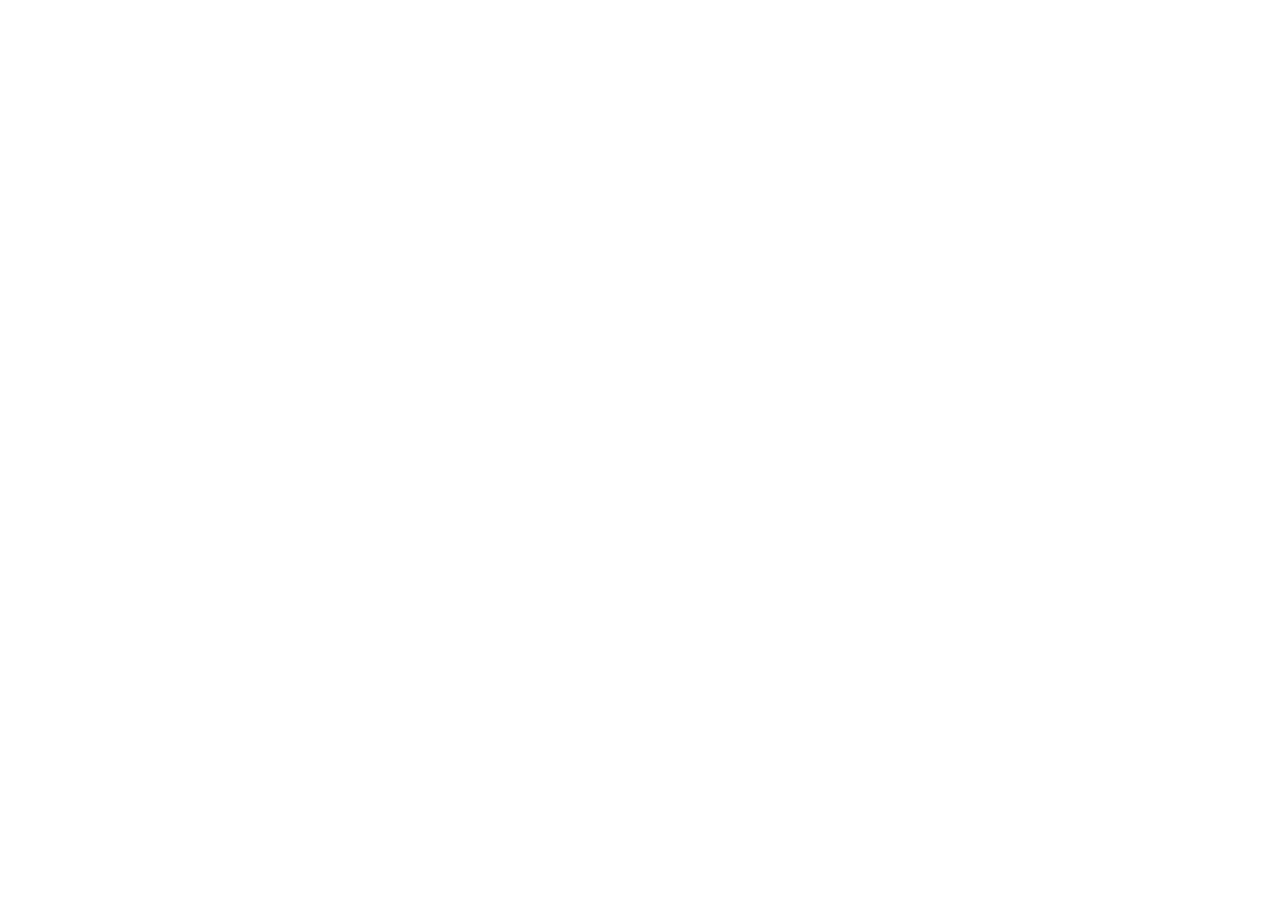
==== commit 0a819c68: "Redirect to new netlify site" ====
--- a/index.html
+++ b/index.html
@@ -1,344 +1,11 @@
 <!DOCTYPE html>
 <html>
-
 <head>
-    <title>Ben Giannis – UI/UX Designer and iOS Developer</title>
+    <title>Ben Giannis</title>
     <meta charset="UTF-8">
-    <meta name="description" content="Ben Giannis – UI/UX Designer and iOS Developer from Toronto, Canada. I create jailbreak tweaks, iOS apps, and websites from Design to Development. Developer of Complications and Velaris">
-    <meta name="keywords" content="ben, giannis, jailbreak, tweak, tweaks, developer, designer, Apple, iOS, design, develop, web, website, Complications, Velaris, Manta, repo, UI, UX, motion, graphics, programmer, code, coder, coding, html, css, objective c, Xcode, Etobicoke, Toronto, Ontario, Canada, clean, professional, cool, best, new, modern, do these even do anything, hello boiiiii, post malone">
-    <meta name="author" content="Ben Giannis">
     <meta name="viewport" content="width=device-width, initial-scale=1, maximum-scale=1, viewport-fit=cover">
-    <link rel="stylesheet" href="css/style.css">
-    <link rel="icon" type="image/png" href="/images/Favicon.png">
-    <script async src="https://www.googletagmanager.com/gtag/js?id=G-TYLK8ZBWL7"></script>
-    <script>
-    window.dataLayer = window.dataLayer || [];
-    function gtag(){dataLayer.push(arguments);}
-    gtag('js', new Date());
-    gtag('config', 'UA-196366895-1');
-    gtag('config', 'G-TYLK8ZBWL7');
-    </script>
+    <meta http-equiv="refresh" content="0; URL=https://bengiannis.netlify.app" />
 </head>
-
 <body>
-    <a class="anchor-no-offset" id="main"></a>
-    <div class="dark-mode-nav">
-        <div class="warning-bar opacity-zero">
-            <div class="safe-area-inset-sides">
-                <span>🚧 Site under construction</span>
-            </div>
-        </div>
-        <div class="navigation-bar">
-            <div class="nav-container">
-                <div class="nav-section nav-left safe-area-inset-left">
-                    <div class="nav-left-item-container">
-                        <a href="#main" onclick="lightAnchorClicked()"><h2 class="nav-logo-name nav-left-item-hide">Ben Giannis</h2></a>
-                    </div>
-                    <div class="nav-left-item-container">
-                        <div class="favicon">
-                            <a href="#main" onclick="lightAnchorClicked()"><img src="images/Favicon.png"></a>
-                        </div>
-                    </div>
-                </div>
-                <div class="nav-section nav-right safe-area-inset-right">
-                    <ul>
-                        <li class="hide-xxs"><a href="#portfolio" onclick="lightAnchorClicked()">Portfolio</a></li>
-                        <li class="hide-xxs"><a href="#tweaks" onclick="darkAnchorClicked()">Tweaks</a></li>
-                        <li class="hide-xxs"><a href="#contact" onclick="darkAnchorClicked()">Contact</a></li>
-                        <li><a href="https://twitter.com/bengiannis" target="_blank" class="twitter-button call-to-action-button">Twitter</a></li>
-                    </ul>
-                </div>
-            </div>
-        </div>
-    </div>
-    <div class="navigation-offset-spacer margin-down-for-warning-bar"></div>
-    <div class="clip-x">
-        <div class="content">
-            <div class="container-fluid">
-                <div class="row safe-area-inset-left">
-                    <div class="col-xs-8 col-xxs-12">
-                        <div class="opening">
-                            <div class="inset-sides">
-                                <h2 class="intro-slogan">Hey!<span class="emoji-wave"></span> My name is</h2>
-                                <h1 class="name">Ben Giannis</h1>
-                                <h2 class="slogan">I’m a UI/UX Designer and iOS Developer from Toronto, Canada.</h2>
-                                <a href="#contact" onclick="darkAnchorClicked()" class="hire-me-button call-to-action-button">Hire Me</a>
-                            </div>
-                        </div>
-                    </div>
-                    <div class="col-xs-4 col-xxs-12">
-                        <div class="opening-hero-graphic opacity-zero">
-                            <video autoplay muted loop>
-                                <source src="images/Phone UI Factory.mp4" type="video/mp4">
-                                User Interface Factory Render
-                            </video>
-                        </div>
-                    </div>
-                </div>
-                <div class="row safe-area-inset-sides">
-                    <div class="col-xs-12 portfolio-header">
-                        <div class="inset-sides">
-                            <h3>Portfolio</h3>
-                            <a class="anchor" id="portfolio"></a>
-                        </div>
-                    </div>
-                    <div class="col-xs-12">
-                        <div class="container-fluid">
-                            <div class="row">
-                                <div class="image-cell image-cell-lighter-shadow col-xs-6 col-sm-4 col-md-3">
-                                    <a href="https://dribbble.com/shots/14545176-Bank-Card-Website-Homepage" target="_blank">
-                                        <img src="https://cdn.dribbble.com/users/2016587/screenshots/14545176/media/5ebef4e16faeebf453b807b067da8105.png?compress=1&resize=800x600" alt="Bank Card Website Homepage">
-                                    </a>
-                                </div>
-                                <div class="image-cell image-cell-darker-shadow col-xs-6 col-sm-4 col-md-3">
-                                    <a href="https://dribbble.com/shots/7145532-Gradient-Folder-Icons" target="_blank">
-                                        <img src="https://cdn.dribbble.com/users/2016587/screenshots/7145532/media/64644cd6a8b551fa685a20df6de38832.png?compress=1&resize=800x600" alt="Folder Icons Design">
-                                    </a>
-                                </div>
-                                <div class="image-cell col-xs-6 col-sm-4 col-md-3">
-                                    <a href="#" target="_blank">
-                                        <video autoplay muted loop>
-                                            <source src="images/Postcard Motion Graphics.mp4" type="video/mp4">
-                                            Motion Design Demo
-                                        </video>
-                                    </a>
-                                </div>
-                                <div class="image-cell image-cell-darker-shadow col-xs-6 col-sm-4 col-md-3 hide-sm">
-                                    <a href="https://dribbble.com/shots/15422019-PRESTO-card-concept" target="_blank">
-                                        <img src="https://cdn.dribbble.com/users/2016587/screenshots/15422019/media/7c345d6288fc645eb10fb75ea049ac64.png?compress=1&resize=800x600" alt="PRESTO Card Concept">
-                                    </a>
-                                </div>
-                                <div class="image-cell image-cell-lighter-shadow col-xs-6 col-sm-4 col-md-3">
-                                    <a href="https://dribbble.com/shots/15418002-Squirrel-Icon" target="_blank">
-                                        <img src="https://cdn.dribbble.com/users/2016587/screenshots/15418002/media/ead781f2f8974ca2c2362a834fa21b28.png?compress=1&resize=800x600" alt="Squirrel App Icons">
-                                    </a>
-                                </div>
-                                <div class="image-cell image-cell-lighter-shadow col-xs-6 col-sm-4 col-md-3">
-                                    <a href="#" target="_blank">
-                                        <video autoplay muted loop>
-                                            <source src="images/Google Concept.mp4" type="video/mp4">
-                                                Google Motion Design
-                                        </video>
-                                    </a>
-                                </div>
-                                <div class="image-cell image-cell-lighter-shadow col-xs-6 col-sm-4 col-md-3">
-                                    <a href="https://dribbble.com/shots/5787618-Cellular-Data-Monitor" target="_blank">
-                                        <img src="https://cdn.dribbble.com/users/2016587/screenshots/5787618/data_monitor_concept_4x.png?compress=1&resize=800x600" alt="Data Monitor App">
-                                    </a>
-                                </div>
-                                <div class="image-cell image-cell-blue-shadow col-xs-6 col-sm-4 col-md-3 hide-sm">
-                                    <a href="https://dribbble.com/shots/15382086-Light-Bulb" target="_blank">
-                                        <img src="https://cdn.dribbble.com/users/2016587/screenshots/15382086/media/00e373e577a1da3b77859a7e5eb65a05.png?compress=1&resize=800x600" alt="Lightbulb Render">
-                                    </a>
-                                </div>
-                            </div>
-                        </div>
-                    </div>
-                    <div class="col-xs-12">
-                        <div class="inset-sides more-on-dribbble-link-parent dribbble-button-parent">
-                            <a href="https://dribbble.com/bengiannis" target="_blank" class="call-to-action-button secondary-button dribbble-button">View more on Dribbble</a>
-                        </div>
-                    </div>
-                    <div class="col-xs-12">
-                        <div class="inset-sides education-section">
-                            <div class="education-cell">
-                                <img class="education-logo" src="images/York-logo.svg" alt="York University Logo">
-                                <img class="education-logo" src="images/UofT-logo.svg" alt="University of Toronto Logo">
-                            </div>
-                            <p class="education-paragraph">I attended University of Toronto studying Computer Science for two years. Focusing more on User Experience Design, I'm currently a student in York University's Design program.</p>
-                        </div>
-                    </div>
-                </div>
-            </div>
-        </div>
-    </div>
-    <div class="fjr-section hero-section dark-mode-trigger dark-mode-body-trigger">
-        <div class="fjr-section-background"></div>
-        <div class="content inset-sides">
-            <div class="container-fluid">
-                <div class="row safe-area-inset-sides">
-                    <div class="col-xs-12 col-sm-6 hide-xs">
-                        <img class="fjr-hero" src="images/FJR-hero.png">
-                    </div>
-                    <div class="col-xs-12 col-sm-6">
-                        <img class="fjr-icon" src="images/fjr-icon.png">
-                        <h2>Official FJR app</h2>
-                        <p>Designed and programmed the official app for my high school, Father John Redmond. Students can quickly access an interactive indoor map, message teachers, receive announcements as push notifications, and more.</p>
-                        <a href="https://apps.apple.com/ca/app/fjr-father-john-redmond-css/id1253994376" target="_blank" class="app-store-button call-to-action-button secondary-button">View in App Store</a>
-                    </div>
-                </div>
-            </div>
-        </div>
-    </div>
-    <div class="tweak-header-section dark-mode">
-        <div class="content inset-sides">
-            <div class="tweak-header-section-content-parent safe-area-inset-sides">
-                <div class="tweak-header-section-content">
-                    <h3>Jailbreak Tweaks</h3>
-                    <p>Jailbreak tweaks are lightweight pieces of software for iOS devices. Tweaks add customization in a way that apps can't: letting users add features like an always-on-display, custom gestures, or a redesigned home screen. Think of them like system-wide extensions.</p>
-                </div>
-            </div>
-        </div>
-    </div>
-    <div class="complications-section hero-section tweak-section dark-mode">
-        <div class="content inset-sides">
-            <div class="container-fluid safe-area-inset-sides">
-                <div class="row">
-                    <div class="col-xs-12 col-sm-6 tweak-txt-col">
-                        <a class="anchor-large" id="tweaks"></a>
-                        <h2>Apple Watch widgets on your lock screen</h2>
-                        <p>Introducing <span class="complications-logo">Complications</span>, the jailbreak tweak that brings Apple Watch complications to iPhone. Compatible with iOS 12 or later.</p>
-                        <a href="https://havoc.app/package/complications" target="_blank" class="havoc-button call-to-action-button">Available on Havoc</a>
-                    </div>
-                    <div class="col-xs-12 col-sm-6 tweak-hero-col">
-                        <img class="complications-hero tweak-hero" src="images/Complications-hero.png">
-                    </div>
-                </div>
-                <div class="row tweak-video-feature-section">
-                    <div class="col-xs-6 tweak-video-feature-container">
-                        <p>Featured on Linus Tech Tips</p>
-                        <a href="#"><img class="tweak-video-feature-image" src="images/Complications-Linus-Tech-Tips.jpg"></a>
-                    </div>
-                    <div class="col-xs-6 tweak-video-feature-container">
-                        <p>Featured on Snazzy Labs</p>
-                        <a href="#"><img class="tweak-video-feature-image" src="images/Complications-Snazzy-Labs.jpg"></a>
-                    </div>
-                </div>
-            </div>
-        </div>
-    </div>
-    <div class="velaris-section hero-section tweak-section dark-mode">
-        <div class="content inset-sides">
-            <div class="container-fluid safe-area-inset-sides">
-                <div class="row">
-                    <div class="col-xs-12 col-sm-6 tweak-hero-col">
-                        <img class="velaris-hero tweak-hero" src="images/Velaris-hero.png">
-                    </div>
-                    <div class="col-xs-12 col-sm-6 tweak-txt-col">
-                        <h2>Your day at a glance</h2>
-                        <p><span class="velaris-logo">Velaris</span> brings your weather and calendar events right to your home screen. Get all the information you need with just a glance.</p>
-                        <a href="https://havoc.app/package/velaris" target="_blank" class="havoc-button call-to-action-button">Available on Havoc</a>
-                    </div>
-                </div>
-            </div>
-        </div>
-    </div>
-    <div class="manta-section hero-section tweak-section dark-mode">
-        <div class="content inset-sides">
-            <div class="container-fluid safe-area-inset-sides">
-                <div class="row">
-                    <div class="col-xs-12 col-sm-6 tweak-txt-col">
-                        <h2>A modern dashboard for iOS</h2>
-                        <p><span class="velaris-logo">Manta</span> is a modern redesign for your lock screen. Weather and calendar info automatically update throughout your day with fluid transitions, showing your next event. Compatible with iOS 12.</p>
-                        <a href="https://havoc.app/package/manta" target="_blank" class="havoc-button call-to-action-button">Available on Havoc</a>
-                    </div>
-                    <div class="col-xs-12 col-sm-6 tweak-hero-col">
-                        <img class="manta-hero tweak-hero" src="images/Manta-hero.png">
-                    </div>
-                </div>
-            </div>
-        </div>
-    </div>
-    <div class="contact-section dark-mode">
-        <a class="anchor" id="contact"></a>
-        <div class="content inset-sides">
-            <div class="container-fluid safe-area-inset-sides">
-                <div class="row">
-                    <div class="col-xs-12 form-show-after-submission form-element-hide">
-                        <h2>Thanks for reaching out!</h2>
-                        <p>Message received! Looking forward to the opportunity to work with you.</p>
-                    </div>
-                    </div>
-                    <div class="col-xs-12 col-sm-6 form-hide-after-submission">
-                        <h2>Let's get in touch</h2>
-                        <p>Got an app idea? Need someone to design a website or app for you? Let's work together!</p>
-                        <form id="contact-form">
-                            <label for="form-name">Name</label>
-                            <br>
-                            <input id="form-name" type="text" name="name" placeholder="Your name" required>
-                            <label class="name-form-error form-error form-error-hide">Please enter your name</label>
-                            <br>
-                            <label for="form-email">Email</label>
-                            <br>
-                            <input id="form-email" type="email" name="email" placeholder="Your email" required>
-                            <label class="email-form-error form-error form-error-hide">Invalid email</label>
-                            <br>
-                            <label for="form-category">Category</label>
-                            <br>
-                            <div class="select-container">
-                                <select id="form-category" name="category">
-                                    <option value="none" selected disabled>Select</option>
-                                    <option value="Design">Design</option>
-                                    <option value="Development">Development</option>
-                                    <option value="Design & Development">Design & Development</option>
-                                </select>
-                                <img class="select-chevron" src="images/chevron-down.png">
-                            </div>
-                            <label class="category-form-error form-error form-error-hide">Please choose a category</label>
-                            <br>
-                            <label for="form-message">Message</label>
-                            <br>
-                            <textarea id="form-message" name="message" placeholder="Your message" required></textarea>
-                            <label class="message-form-error form-error form-error-hide">Your message is empty</label>
-                            <br>
-                            <a class="call-to-action-button form-submit-button" onclick="contactFormSendButtonPressed()">Send</a>
-                            <label class="form-error final-error form-error-hide">Form failed to send. Please try again in a few moments.</label>
-                            <label class="form-error final-error nicer-error form-error-hide">If the issue occurs more than once, you can email me directly at <a href="mailto:benjamingiannis@gmail.com">benjamingiannis@gmail.com</a></label>
-                        </form>
-                        <p class="contact-note">Note: For jailbreak tweak support, please message me on <a class="twitter-link" href="https://twitter.com/bengiannis" target="_blank">Twitter</a>.</p>
-                    </div>
-                    <div class="col-xs-12 col-sm-6 form-hide-after-submission">
-                </div>
-            </div>
-        </div>
-    </div>
-    <footer class="footer dark-mode">
-        <div class="content inset-sides">
-            <div class="container-fluid safe-area-inset-sides">
-                <div class="row">
-                    <div class="col-xs-12 col-sm-8 footer-left">
-                        <h2>Created by Ben Giannis</h2>
-                        <ul>
-                            <li>Toronto, Canada 🇨🇦</li>
-                        </ul>
-                    </div>
-                    <div class="col-xs-6 col-sm-2">
-                        <h4>Social</h4>
-                        <ul>
-                            <li><a href="https://twitter.com/bengiannis" target="_blank">Twitter</a></li>
-                            <li><a href="https://dribbble.com/bengiannis" target="_blank">Dribbble</a></li>
-                            <li><a href="https://www.linkedin.com/in/bengiannis/" target="_blank">LinkedIn</a></li>
-                            <li><a href="https://reddit.com/u/bengiannis" target="_blank">Reddit</a></li>
-                        </ul>
-                    </div>
-                    <div class="col-xs-6 col-sm-2">
-                        <h4>Tweaks</h4>
-                        <ul>
-                            <li><a href="https://havoc.app/package/complications" target="_blank">Complications</a></li>
-                            <li><a href="https://havoc.app/package/velaris" target="_blank">Velaris</a></li>
-                            <li><a href="https://havoc.app/package/manta" target="_blank">Manta</a></li>
-                        </ul>
-                    </div>
-                    <div class="col-xs-12">
-                        <div class="safe-area-inset-bottom">
-                            <p>Copyright © <span id="year"></span> Ben Giannis</p>
-                        </div>
-                    </div>
-                </div>
-            </div>
-        </div>
-    </footer>
-    
-    <script src="https://ajax.googleapis.com/ajax/libs/jquery/3.5.1/jquery.min.js"></script>
-    <script type="text/javascript"
-        src="https://cdn.jsdelivr.net/npm/emailjs-com@2/dist/email.min.js">
-    </script>
-    <script type="text/javascript">
-        (function(){
-            emailjs.init("user_JtNEY9eebIWakGGWG0E9o");
-        })();
-    </script>
-    <script src="js/myscripts.js"></script>
 </body>
-
 </html>